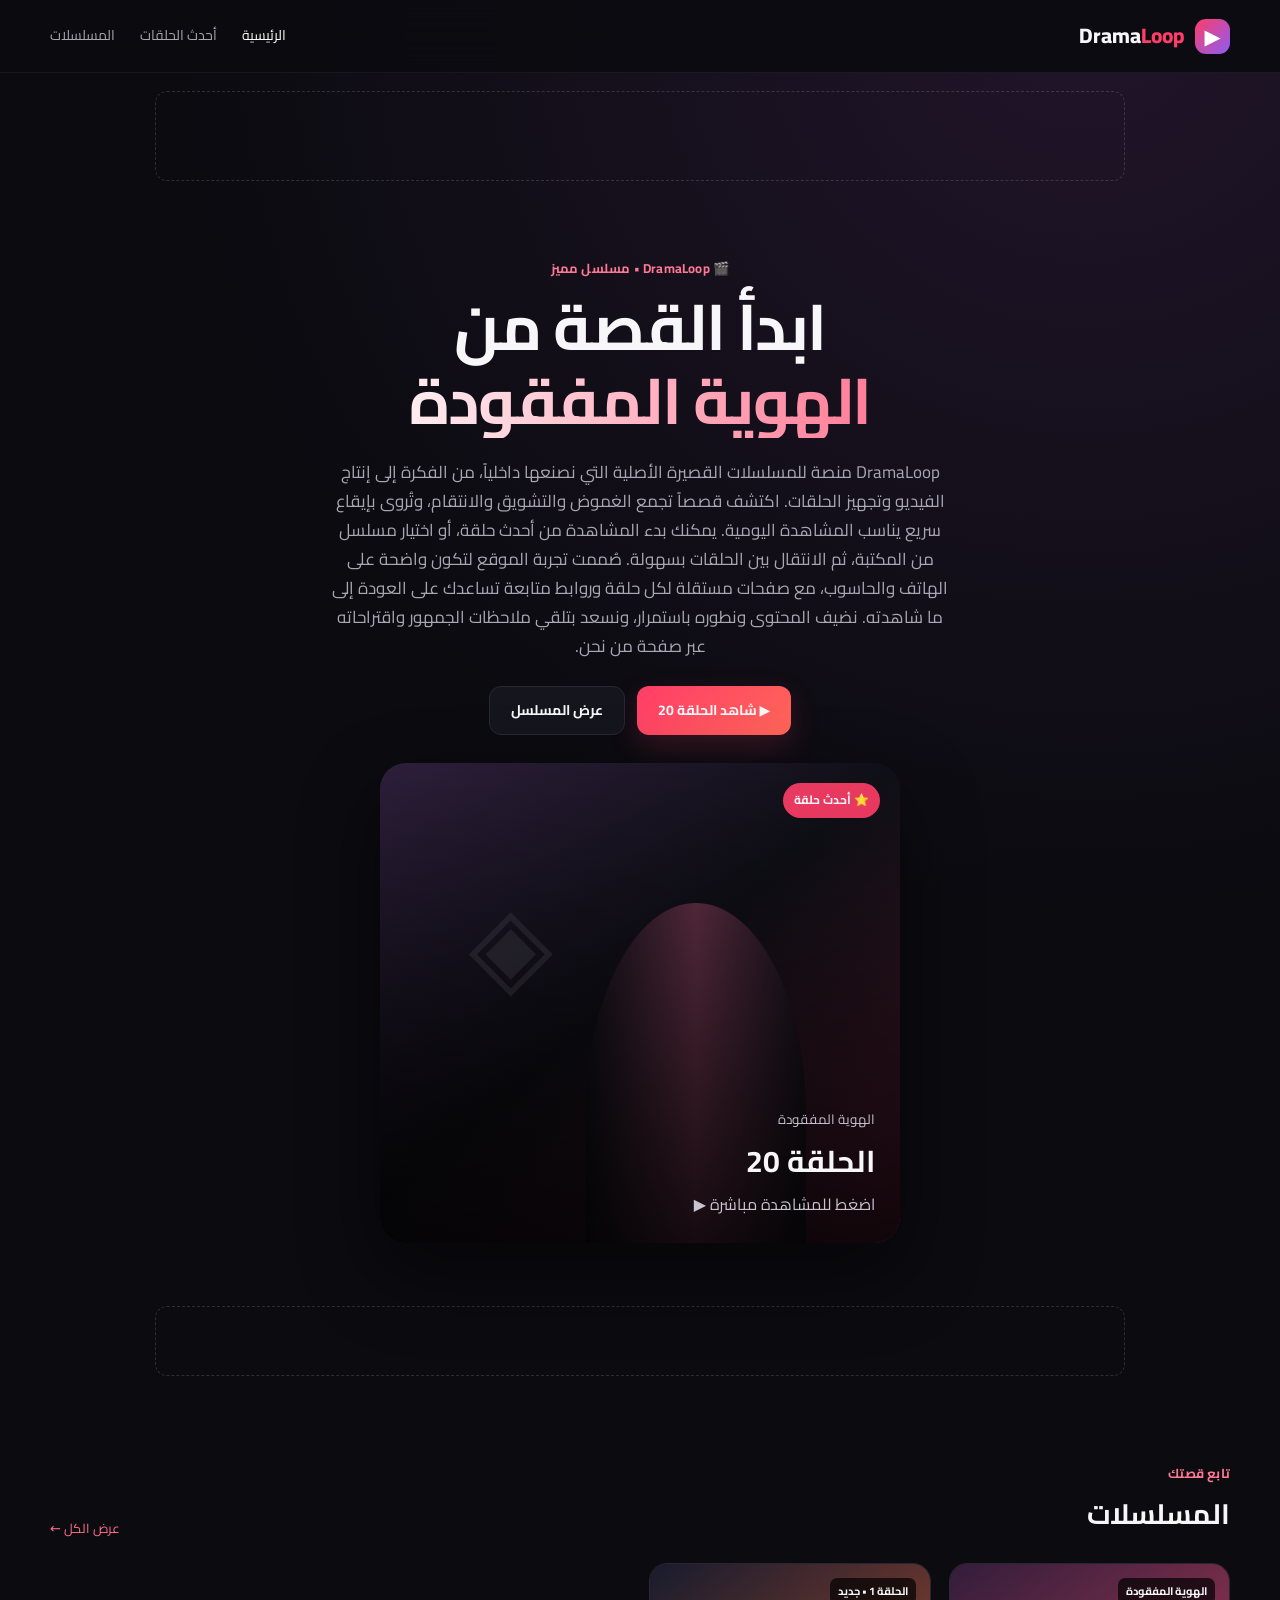
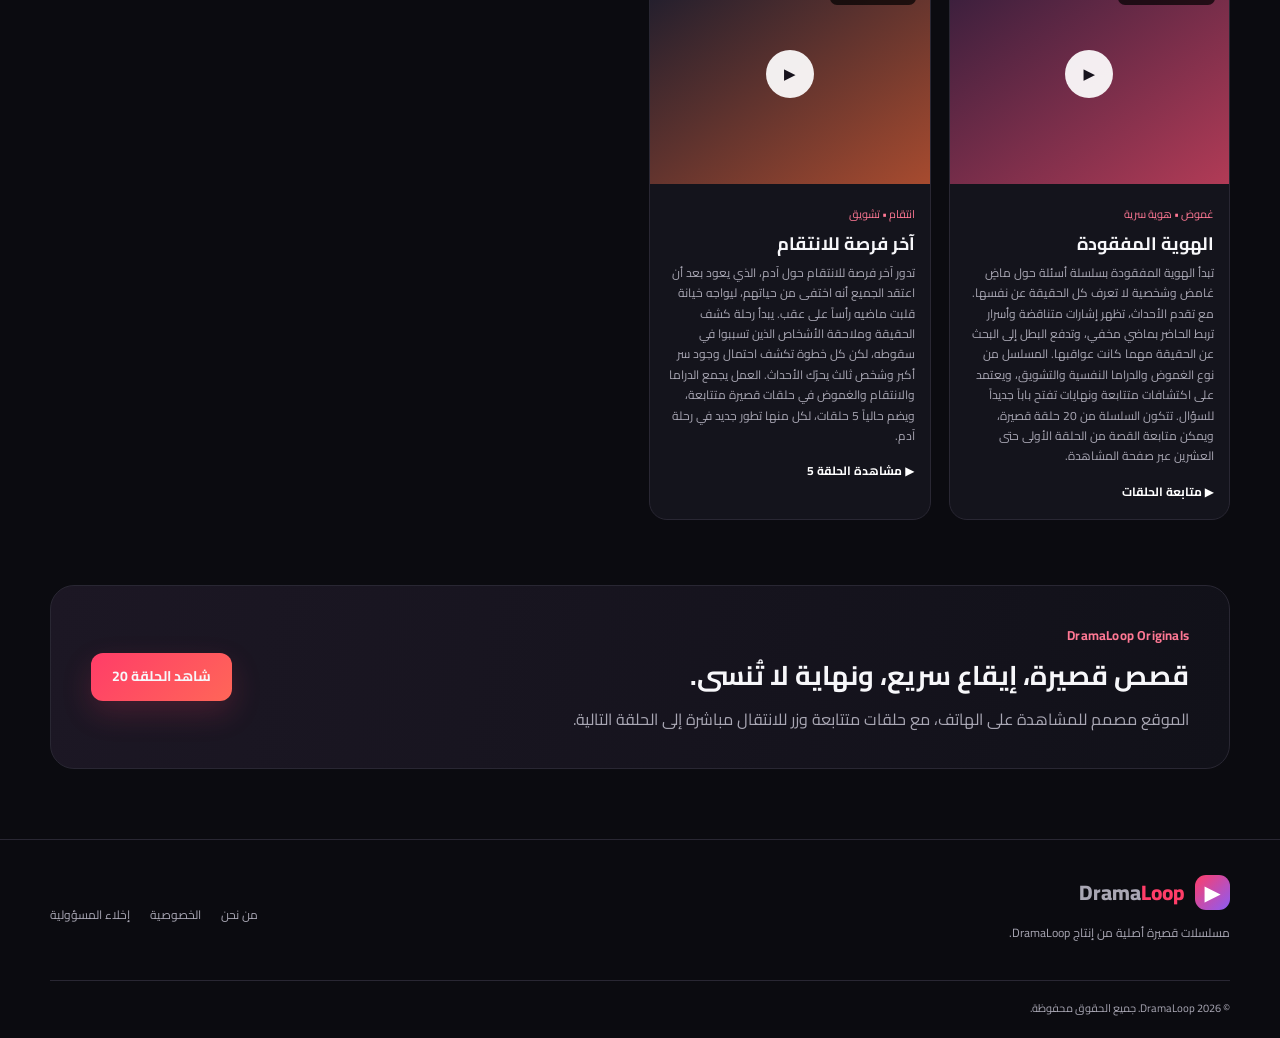
==== index.html @ 208cf73a "Improve original content and SEO metadata in index.html" ====
<!DOCTYPE html>
<html lang="ar" dir="rtl">
<head>
  <meta charset="UTF-8">
  <meta name="viewport" content="width=device-width, initial-scale=1.0">
  <meta name="description" content="DramaLoop يقدم مسلسلات قصيرة أصلية من إنتاج DramaLoop، بقصص مشوقة وحلقات متتابعة تُنتج داخلياً."><meta name="keywords" content="دراما قصيرة, مسلسلات مترجمة, حلقات عربية, DramaLoop"><meta property="og:title" content="DramaLoop | مسلسلات قصيرة أصلية"><meta property="og:description" content="مسلسلات قصيرة أصلية من إنتاج DramaLoop، قصص مشوقة وحلقات متتابعة."><meta property="og:type" content="website">
  <meta name="theme-color" content="#0b0b10">
  <title>DramaLoop | مسلسلات قصيرة أصلية</title>
  <link rel="canonical" href="https://dramaloop.site/">
  <link rel="stylesheet" href="styles.css">
</head>
<body>
  <header class="site-header"><div class="container nav-wrap"><a class="brand" href="index.html"><span class="brand-mark" aria-hidden="true">▶</span><span>Drama<span>Loop</span></span></a><nav class="main-nav" aria-label="التنقل الرئيسي"><a class="active" href="index.html">الرئيسية</a><a href="#latest">أحدث الحلقات</a><a href="series.html">المسلسلات</a></nav><button class="menu-btn" aria-label="فتح القائمة" onclick="document.body.classList.toggle('nav-open')">☰</button></div></header>
  <main><div class="container ad-slot ad-slot-top" data-ad-slot="advertisement"><!-- AD PLACEHOLDER: top banner; insert ad code here only after consent --></div><section id="continueWatching" class="container continue-watching" hidden aria-live="polite"></section>
    <section class="hero container"><div class="hero-copy"><span class="eyebrow">🎬 DramaLoop • مسلسل مميز</span><h1>ابدأ القصة من <span>الهوية المفقودة</span></h1><p>DramaLoop منصة للمسلسلات القصيرة الأصلية التي نصنعها داخلياً، من الفكرة إلى إنتاج الفيديو وتجهيز الحلقات. اكتشف قصصاً تجمع الغموض والتشويق والانتقام، وتُروى بإيقاع سريع يناسب المشاهدة اليومية. يمكنك بدء المشاهدة من أحدث حلقة، أو اختيار مسلسل من المكتبة، ثم الانتقال بين الحلقات بسهولة. صُممت تجربة الموقع لتكون واضحة على الهاتف والحاسوب، مع صفحات مستقلة لكل حلقة وروابط متابعة تساعدك على العودة إلى ما شاهدته. نضيف المحتوى ونطوره باستمرار، ونسعد بتلقي ملاحظات الجمهور واقتراحاته عبر صفحة من نحن.</p><div class="hero-actions"><a class="btn btn-primary" href="watch.html?series=hidden-identity&ep=20">▶ شاهد الحلقة 20</a><a class="btn btn-ghost" href="series.html">عرض المسلسل</a></div></div><a class="hero-poster poster-mystery featured-identity" href="watch.html?series=hidden-identity&ep=20" aria-label="شاهد الحلقة 20 من الهوية المفقودة"><div class="poster-overlay"></div><span class="poster-badge">⭐ أحدث حلقة</span><div class="poster-info"><small>الهوية المفقودة</small><strong>الحلقة 20</strong><span>اضغط للمشاهدة مباشرة ▶</span></div></a></section>
    <div class="container ad-slot ad-slot-between" data-ad-slot="advertisement"><!-- AD PLACEHOLDER: between hero and episodes --></div><section id="latest" class="section container"><div class="section-head"><div><span class="eyebrow">تابع قصتك</span><h2>المسلسلات</h2></div><a class="section-link" href="series.html">عرض الكل ←</a></div><div class="episode-grid">
<article class="episode-card"><div class="thumb thumb-1"><span>الهوية المفقودة</span></div><div class="card-body"><span class="tag">غموض • هوية سرية</span><h3>الهوية المفقودة</h3><p>تبدأ الهوية المفقودة بسلسلة أسئلة حول ماضٍ غامض وشخصية لا تعرف كل الحقيقة عن نفسها. مع تقدم الأحداث، تظهر إشارات متناقضة وأسرار تربط الحاضر بماضي مخفي، وتدفع البطل إلى البحث عن الحقيقة مهما كانت عواقبها. المسلسل من نوع الغموض والدراما النفسية والتشويق، ويعتمد على اكتشافات متتابعة ونهايات تفتح باباً جديداً للسؤال. تتكون السلسلة من 20 حلقة قصيرة، ويمكن متابعة القصة من الحلقة الأولى حتى العشرين عبر صفحة المشاهدة.</p><a href="watch.html?series=hidden-identity&ep=20">▶ متابعة الحلقات</a></div></article>
<article class="episode-card"><div class="thumb thumb-2"><span>الحلقة 1 • جديد</span></div><div class="card-body"><span class="tag">انتقام • تشويق</span><h3>آخر فرصة للانتقام</h3><p>تدور آخر فرصة للانتقام حول آدم، الذي يعود بعد أن اعتقد الجميع أنه اختفى من حياتهم، ليواجه خيانة قلبت ماضيه رأساً على عقب. يبدأ رحلة كشف الحقيقة وملاحقة الأشخاص الذين تسببوا في سقوطه، لكن كل خطوة تكشف احتمال وجود سر أكبر وشخص ثالث يحرّك الأحداث. العمل يجمع الدراما والانتقام والغموض في حلقات قصيرة متتابعة، ويضم حالياً 5 حلقات، لكل منها تطور جديد في رحلة آدم.</p><a href="watch.html?series=last-chance-revenge&ep=5">▶ مشاهدة الحلقة 5</a></div></article>
</div></section>
    <section class="feature container"><div><span class="eyebrow">DramaLoop Originals</span><h2>قصص قصيرة، إيقاع سريع، ونهاية لا تُنسى.</h2><p>الموقع مصمم للمشاهدة على الهاتف، مع حلقات متتابعة وزر للانتقال مباشرة إلى الحلقة التالية.</p></div><a class="btn btn-primary" href="watch.html?series=hidden-identity&ep=20">شاهد الحلقة 20</a></section>
  </main>
  <footer class="site-footer"><div class="container footer-wrap"><div><a class="brand" href="index.html"><span class="brand-mark" aria-hidden="true">▶</span><span>Drama<span>Loop</span></span></a><p>مسلسلات قصيرة أصلية من إنتاج DramaLoop.</p></div><div class="footer-links"><a href="about.html">من نحن</a><a href="privacy.html">الخصوصية</a><a href="disclaimer.html">إخلاء المسؤولية</a></div></div><div class="container copyright">© 2026 DramaLoop. جميع الحقوق محفوظة.</div></footer>
  <script src="app.js"></script>
</body>
</html>
---- styles.css ----
@import url('https://fonts.googleapis.com/css2?family=Cairo:wght@400;500;600;700;800&display=swap');
:root{--bg:#0b0b10;--panel:#14141c;--panel2:#1b1a24;--text:#f7f7fa;--muted:#a9a7b4;--line:#292733;--accent:#ff3d68;--accent2:#8b5cf6;--max:1180px}*{box-sizing:border-box}html{scroll-behavior:smooth}body{margin:0;background:radial-gradient(circle at 85% 0%,#21152a 0,#0b0b10 32%);color:var(--text);font-family:'Cairo',system-ui,sans-serif;line-height:1.7}a{color:inherit;text-decoration:none}.container{width:min(var(--max),calc(100% - 32px));margin:auto}.site-header{position:sticky;top:0;z-index:20;background:rgba(11,11,16,.86);backdrop-filter:blur(18px);border-bottom:1px solid rgba(255,255,255,.06)}.nav-wrap{min-height:72px;display:flex;align-items:center;justify-content:space-between;gap:25px}.brand{display:inline-flex;align-items:center;gap:10px;font-size:21px;font-weight:800;white-space:nowrap}.brand>span:last-child span{color:var(--accent)}.brand-mark{width:35px;height:35px;display:grid;place-items:center;border-radius:11px;background:linear-gradient(135deg,var(--accent),var(--accent2));color:white;font-weight:800}.main-nav{display:flex;align-items:center;gap:25px;color:var(--muted);font-size:14px}.main-nav a:hover,.main-nav .active{color:#fff}.menu-btn{display:none;background:none;border:0;color:#fff;font-size:25px}.hero{min-height:600px;display:grid;grid-template-columns:1fr;justify-items:center;text-align:center;align-items:center;gap:28px;padding:55px 0 45px}.hero-copy{max-width:760px}.eyebrow{display:inline-block;color:#ff7894;font-size:13px;font-weight:700;letter-spacing:.2px;margin-bottom:7px}.hero h1{font-size:clamp(38px,5vw,65px);line-height:1.15;margin:5px 0 20px;letter-spacing:-1.5px}.hero h1 span{display:block;background:linear-gradient(90deg,#fff,#ff6b89);-webkit-background-clip:text;background-clip:text;color:transparent}.hero-copy>p{max-width:620px;margin:0 auto;color:var(--muted);font-size:17px}.hero-actions{display:flex;justify-content:center;gap:12px;flex-wrap:wrap;margin-top:25px}.btn{display:inline-flex;align-items:center;justify-content:center;padding:12px 21px;border-radius:12px;font-weight:700;font-size:14px}.btn-primary{background:linear-gradient(135deg,var(--accent),#ff6658);box-shadow:0 12px 30px rgba(255,61,104,.18)}.btn-ghost{border:1px solid var(--line);background:#15151d}.hero-poster{width:min(520px,100%);height:480px;border-radius:26px;overflow:hidden;position:relative;display:block;box-shadow:0 30px 80px rgba(0,0,0,.45);background:linear-gradient(140deg,#30203e 0%,#101018 48%,#571c32 100%);transition:transform .2s,box-shadow .2s}.hero-poster:hover{transform:translateY(-5px);box-shadow:0 35px 90px rgba(255,61,104,.2)}.hero-poster:before{content:'';position:absolute;width:220px;height:420px;right:18%;bottom:-80px;border-radius:50% 50% 10% 10%;background:linear-gradient(90deg,#11111a,#6c354d,#17131e);filter:blur(.5px)}.hero-poster:after{content:'◈';position:absolute;top:18%;left:17%;font-size:110px;color:rgba(255,255,255,.07)}.poster-overlay{position:absolute;inset:0;background:linear-gradient(180deg,rgba(0,0,0,.05),rgba(0,0,0,.8))}.poster-badge{position:absolute;top:20px;right:20px;padding:7px 11px;border-radius:30px;background:rgba(255,61,104,.9);font-size:12px;font-weight:700}.poster-info{position:absolute;bottom:25px;right:25px;left:25px;display:flex;flex-direction:column;text-align:right}.poster-info small,.poster-info span{color:#c8c4d0}.poster-info strong{font-size:30px;margin:4px 0}.section{padding:65px 0}.section-head{display:flex;align-items:end;justify-content:space-between;margin-bottom:24px}.section-head h2{margin:0;font-size:28px}.section-link{color:#ff708d;font-size:13px}.category-grid{display:grid;grid-template-columns:repeat(5,1fr);gap:12px}.category-card{background:linear-gradient(145deg,#181720,#111118);border:1px solid var(--line);border-radius:18px;padding:20px;transition:.2s}.category-card:hover{transform:translateY(-3px);border-color:#454151}.category-card span{font-size:28px;display:block;margin-bottom:14px}.category-card strong,.category-card small{display:block}.category-card small{color:var(--muted);font-size:12px;margin-top:3px}.episode-grid{display:grid;grid-template-columns:repeat(4,1fr);gap:18px}.episode-card{overflow:hidden;border:1px solid var(--line);background:var(--panel);border-radius:18px}.thumb{height:220px;position:relative;display:flex;align-items:flex-start;justify-content:flex-start;padding:14px}.thumb span{background:rgba(0,0,0,.7);padding:4px 8px;border-radius:7px;font-size:11px;font-weight:700}.thumb:after{content:'▶';position:absolute;left:50%;top:50%;transform:translate(-50%,-50%);width:48px;height:48px;border-radius:50%;display:grid;place-items:center;background:rgba(255,255,255,.92);color:#17131d;font-size:15px}.thumb-1{background:linear-gradient(145deg,#321d3b,#b13b56)}.thumb-2{background:linear-gradient(145deg,#181b2d,#a74b2f)}.thumb-3{background:linear-gradient(145deg,#3b1f34,#744f91)}.thumb-4{background:linear-gradient(145deg,#101f2d,#286e72)}.card-body{padding:15px}.tag{font-size:11px;color:#ff7894}.card-body h3{margin:3px 0;font-size:18px}.card-body p{color:var(--muted);font-size:12px;margin:0 0 10px}.card-body a{font-size:12px;color:#fff;font-weight:700}.feature{margin-bottom:70px;padding:35px 40px;border:1px solid var(--line);border-radius:24px;background:linear-gradient(100deg,#1c1724,#111119);display:flex;align-items:center;justify-content:space-between;gap:25px}.feature h2{margin:0 0 7px;font-size:27px}.feature p{color:var(--muted);margin:0}.site-footer{border-top:1px solid var(--line);padding:35px 0 20px;color:var(--muted)}.footer-wrap{display:flex;justify-content:space-between;gap:30px}.footer-wrap p{font-size:12px}.footer-links{display:flex;gap:20px;align-items:center;font-size:12px}.copyright{border-top:1px solid var(--line);margin-top:25px;padding-top:18px;font-size:11px}.nav-open .main-nav{display:flex}@media(max-width:900px){.category-grid{grid-template-columns:repeat(3,1fr)}.episode-grid{grid-template-columns:repeat(2,1fr)}}@media(max-width:650px){.container{width:min(var(--max),calc(100% - 22px))}.main-nav{display:none;position:absolute;top:72px;right:0;left:0;background:#0d0d13;padding:16px;flex-direction:column;align-items:stretch;border-bottom:1px solid var(--line)}.main-nav a{padding:9px 12px}.menu-btn{display:block}.hero{min-height:auto;padding-top:35px}.hero h1{font-size:40px}.hero-copy>p{font-size:15px}.hero-poster{height:350px}.category-grid{grid-template-columns:repeat(2,1fr)}.episode-grid{grid-template-columns:1fr 1fr;gap:10px}.thumb{height:165px}.card-body h3{font-size:15px}.feature{padding:25px;display:block}.feature .btn{margin-top:18px}.footer-wrap{display:block}.footer-links{margin-top:20px;flex-wrap:wrap}}
\n/* DramaLoop UX additions */\n.brand-mark{font-size:16px;line-height:1;box-shadow:0 5px 16px rgba(255,61,104,.22)}.continue-watching{margin:0 auto 18px}.continue-card{display:flex;align-items:center;justify-content:space-between;gap:16px;padding:20px;border:1px solid rgba(255,61,104,.35);border-radius:18px;background:linear-gradient(100deg,#221622,#13131b)}.continue-card h2{margin:0;font-size:21px}.continue-card p{margin:5px 0;color:var(--muted);font-size:13px}.ad-slot{min-height:0;margin:18px auto;border:1px dashed rgba(255,255,255,.14);border-radius:12px;color:var(--muted);font-size:11px;text-align:center}.ad-slot-top{min-height:90px;max-width:970px}.ad-slot-between{min-height:70px;max-width:970px}.watch-wrap .episode-nav{flex-wrap:wrap}.watch-wrap .episode-nav .btn{flex:1;min-width:150px}.watch-wrap .video-box video{max-width:100%;margin:auto}@media(max-width:650px){.continue-card{display:block;padding:16px}.continue-card .btn{display:flex;margin-top:12px}.watch-wrap .video-box video{aspect-ratio:9/16;max-height:78vh;object-fit:contain}.ad-slot-top{min-height:70px}}\n
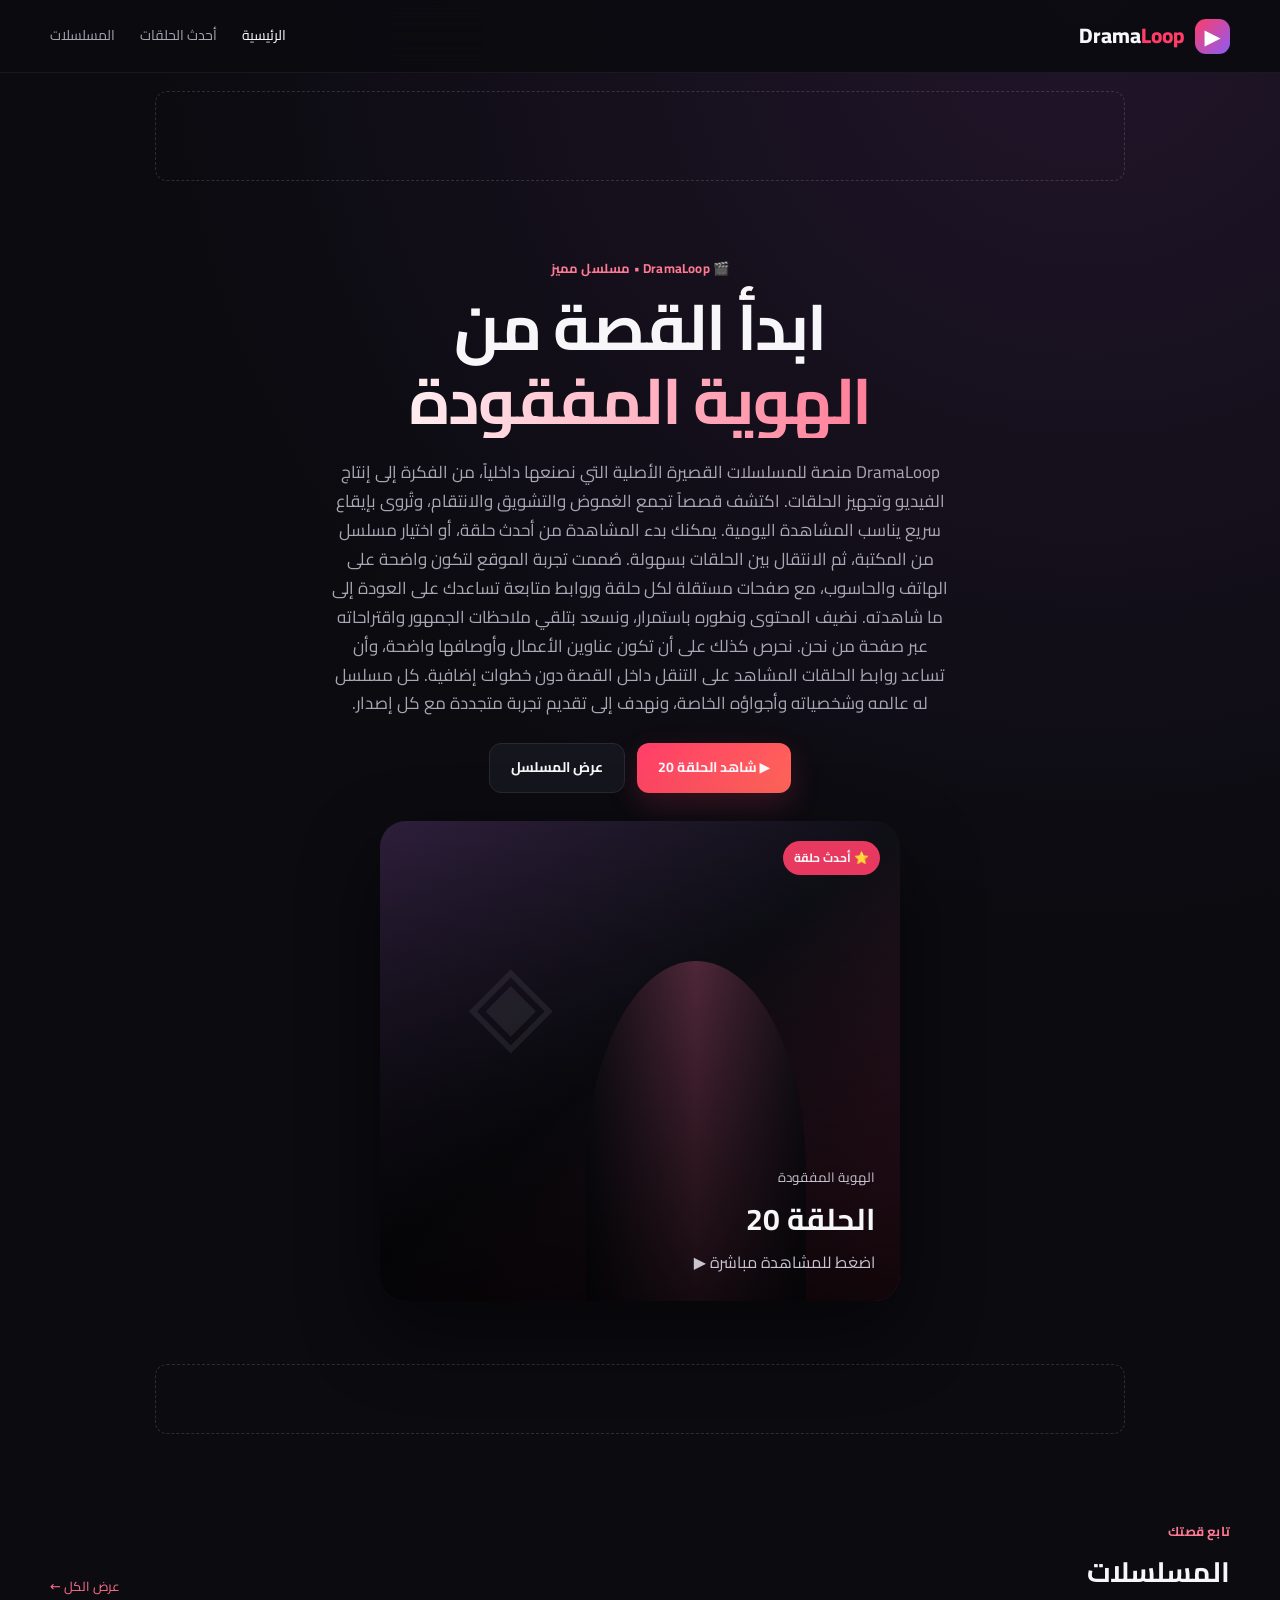
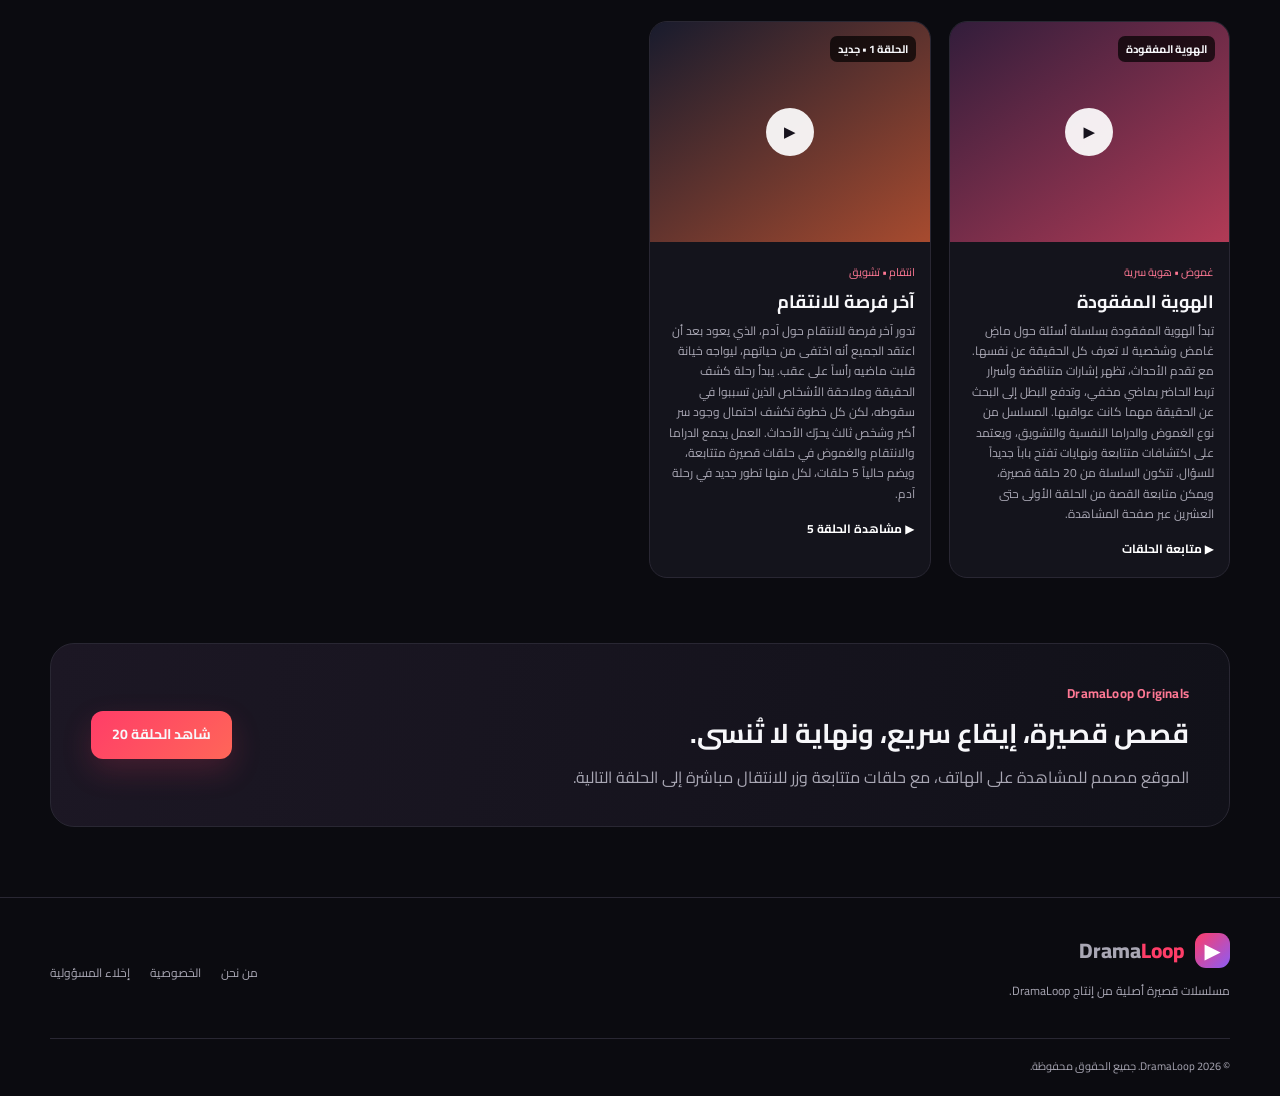
==== commit 837d3d72: "Expand homepage original-series introduction" ====
--- a/index.html
+++ b/index.html
@@ -12,7 +12,7 @@
 <body>
   <header class="site-header"><div class="container nav-wrap"><a class="brand" href="index.html"><span class="brand-mark" aria-hidden="true">▶</span><span>Drama<span>Loop</span></span></a><nav class="main-nav" aria-label="التنقل الرئيسي"><a class="active" href="index.html">الرئيسية</a><a href="#latest">أحدث الحلقات</a><a href="series.html">المسلسلات</a></nav><button class="menu-btn" aria-label="فتح القائمة" onclick="document.body.classList.toggle('nav-open')">☰</button></div></header>
   <main><div class="container ad-slot ad-slot-top" data-ad-slot="advertisement"><!-- AD PLACEHOLDER: top banner; insert ad code here only after consent --></div><section id="continueWatching" class="container continue-watching" hidden aria-live="polite"></section>
-    <section class="hero container"><div class="hero-copy"><span class="eyebrow">🎬 DramaLoop • مسلسل مميز</span><h1>ابدأ القصة من <span>الهوية المفقودة</span></h1><p>DramaLoop منصة للمسلسلات القصيرة الأصلية التي نصنعها داخلياً، من الفكرة إلى إنتاج الفيديو وتجهيز الحلقات. اكتشف قصصاً تجمع الغموض والتشويق والانتقام، وتُروى بإيقاع سريع يناسب المشاهدة اليومية. يمكنك بدء المشاهدة من أحدث حلقة، أو اختيار مسلسل من المكتبة، ثم الانتقال بين الحلقات بسهولة. صُممت تجربة الموقع لتكون واضحة على الهاتف والحاسوب، مع صفحات مستقلة لكل حلقة وروابط متابعة تساعدك على العودة إلى ما شاهدته. نضيف المحتوى ونطوره باستمرار، ونسعد بتلقي ملاحظات الجمهور واقتراحاته عبر صفحة من نحن.</p><div class="hero-actions"><a class="btn btn-primary" href="watch.html?series=hidden-identity&ep=20">▶ شاهد الحلقة 20</a><a class="btn btn-ghost" href="series.html">عرض المسلسل</a></div></div><a class="hero-poster poster-mystery featured-identity" href="watch.html?series=hidden-identity&ep=20" aria-label="شاهد الحلقة 20 من الهوية المفقودة"><div class="poster-overlay"></div><span class="poster-badge">⭐ أحدث حلقة</span><div class="poster-info"><small>الهوية المفقودة</small><strong>الحلقة 20</strong><span>اضغط للمشاهدة مباشرة ▶</span></div></a></section>
+    <section class="hero container"><div class="hero-copy"><span class="eyebrow">🎬 DramaLoop • مسلسل مميز</span><h1>ابدأ القصة من <span>الهوية المفقودة</span></h1><p>DramaLoop منصة للمسلسلات القصيرة الأصلية التي نصنعها داخلياً، من الفكرة إلى إنتاج الفيديو وتجهيز الحلقات. اكتشف قصصاً تجمع الغموض والتشويق والانتقام، وتُروى بإيقاع سريع يناسب المشاهدة اليومية. يمكنك بدء المشاهدة من أحدث حلقة، أو اختيار مسلسل من المكتبة، ثم الانتقال بين الحلقات بسهولة. صُممت تجربة الموقع لتكون واضحة على الهاتف والحاسوب، مع صفحات مستقلة لكل حلقة وروابط متابعة تساعدك على العودة إلى ما شاهدته. نضيف المحتوى ونطوره باستمرار، ونسعد بتلقي ملاحظات الجمهور واقتراحاته عبر صفحة من نحن. نحرص كذلك على أن تكون عناوين الأعمال وأوصافها واضحة، وأن تساعد روابط الحلقات المشاهد على التنقل داخل القصة دون خطوات إضافية. كل مسلسل له عالمه وشخصياته وأجواؤه الخاصة، ونهدف إلى تقديم تجربة متجددة مع كل إصدار.</p><div class="hero-actions"><a class="btn btn-primary" href="watch.html?series=hidden-identity&ep=20">▶ شاهد الحلقة 20</a><a class="btn btn-ghost" href="series.html">عرض المسلسل</a></div></div><a class="hero-poster poster-mystery featured-identity" href="watch.html?series=hidden-identity&ep=20" aria-label="شاهد الحلقة 20 من الهوية المفقودة"><div class="poster-overlay"></div><span class="poster-badge">⭐ أحدث حلقة</span><div class="poster-info"><small>الهوية المفقودة</small><strong>الحلقة 20</strong><span>اضغط للمشاهدة مباشرة ▶</span></div></a></section>
     <div class="container ad-slot ad-slot-between" data-ad-slot="advertisement"><!-- AD PLACEHOLDER: between hero and episodes --></div><section id="latest" class="section container"><div class="section-head"><div><span class="eyebrow">تابع قصتك</span><h2>المسلسلات</h2></div><a class="section-link" href="series.html">عرض الكل ←</a></div><div class="episode-grid">
 <article class="episode-card"><div class="thumb thumb-1"><span>الهوية المفقودة</span></div><div class="card-body"><span class="tag">غموض • هوية سرية</span><h3>الهوية المفقودة</h3><p>تبدأ الهوية المفقودة بسلسلة أسئلة حول ماضٍ غامض وشخصية لا تعرف كل الحقيقة عن نفسها. مع تقدم الأحداث، تظهر إشارات متناقضة وأسرار تربط الحاضر بماضي مخفي، وتدفع البطل إلى البحث عن الحقيقة مهما كانت عواقبها. المسلسل من نوع الغموض والدراما النفسية والتشويق، ويعتمد على اكتشافات متتابعة ونهايات تفتح باباً جديداً للسؤال. تتكون السلسلة من 20 حلقة قصيرة، ويمكن متابعة القصة من الحلقة الأولى حتى العشرين عبر صفحة المشاهدة.</p><a href="watch.html?series=hidden-identity&ep=20">▶ متابعة الحلقات</a></div></article>
 <article class="episode-card"><div class="thumb thumb-2"><span>الحلقة 1 • جديد</span></div><div class="card-body"><span class="tag">انتقام • تشويق</span><h3>آخر فرصة للانتقام</h3><p>تدور آخر فرصة للانتقام حول آدم، الذي يعود بعد أن اعتقد الجميع أنه اختفى من حياتهم، ليواجه خيانة قلبت ماضيه رأساً على عقب. يبدأ رحلة كشف الحقيقة وملاحقة الأشخاص الذين تسببوا في سقوطه، لكن كل خطوة تكشف احتمال وجود سر أكبر وشخص ثالث يحرّك الأحداث. العمل يجمع الدراما والانتقام والغموض في حلقات قصيرة متتابعة، ويضم حالياً 5 حلقات، لكل منها تطور جديد في رحلة آدم.</p><a href="watch.html?series=last-chance-revenge&ep=5">▶ مشاهدة الحلقة 5</a></div></article>
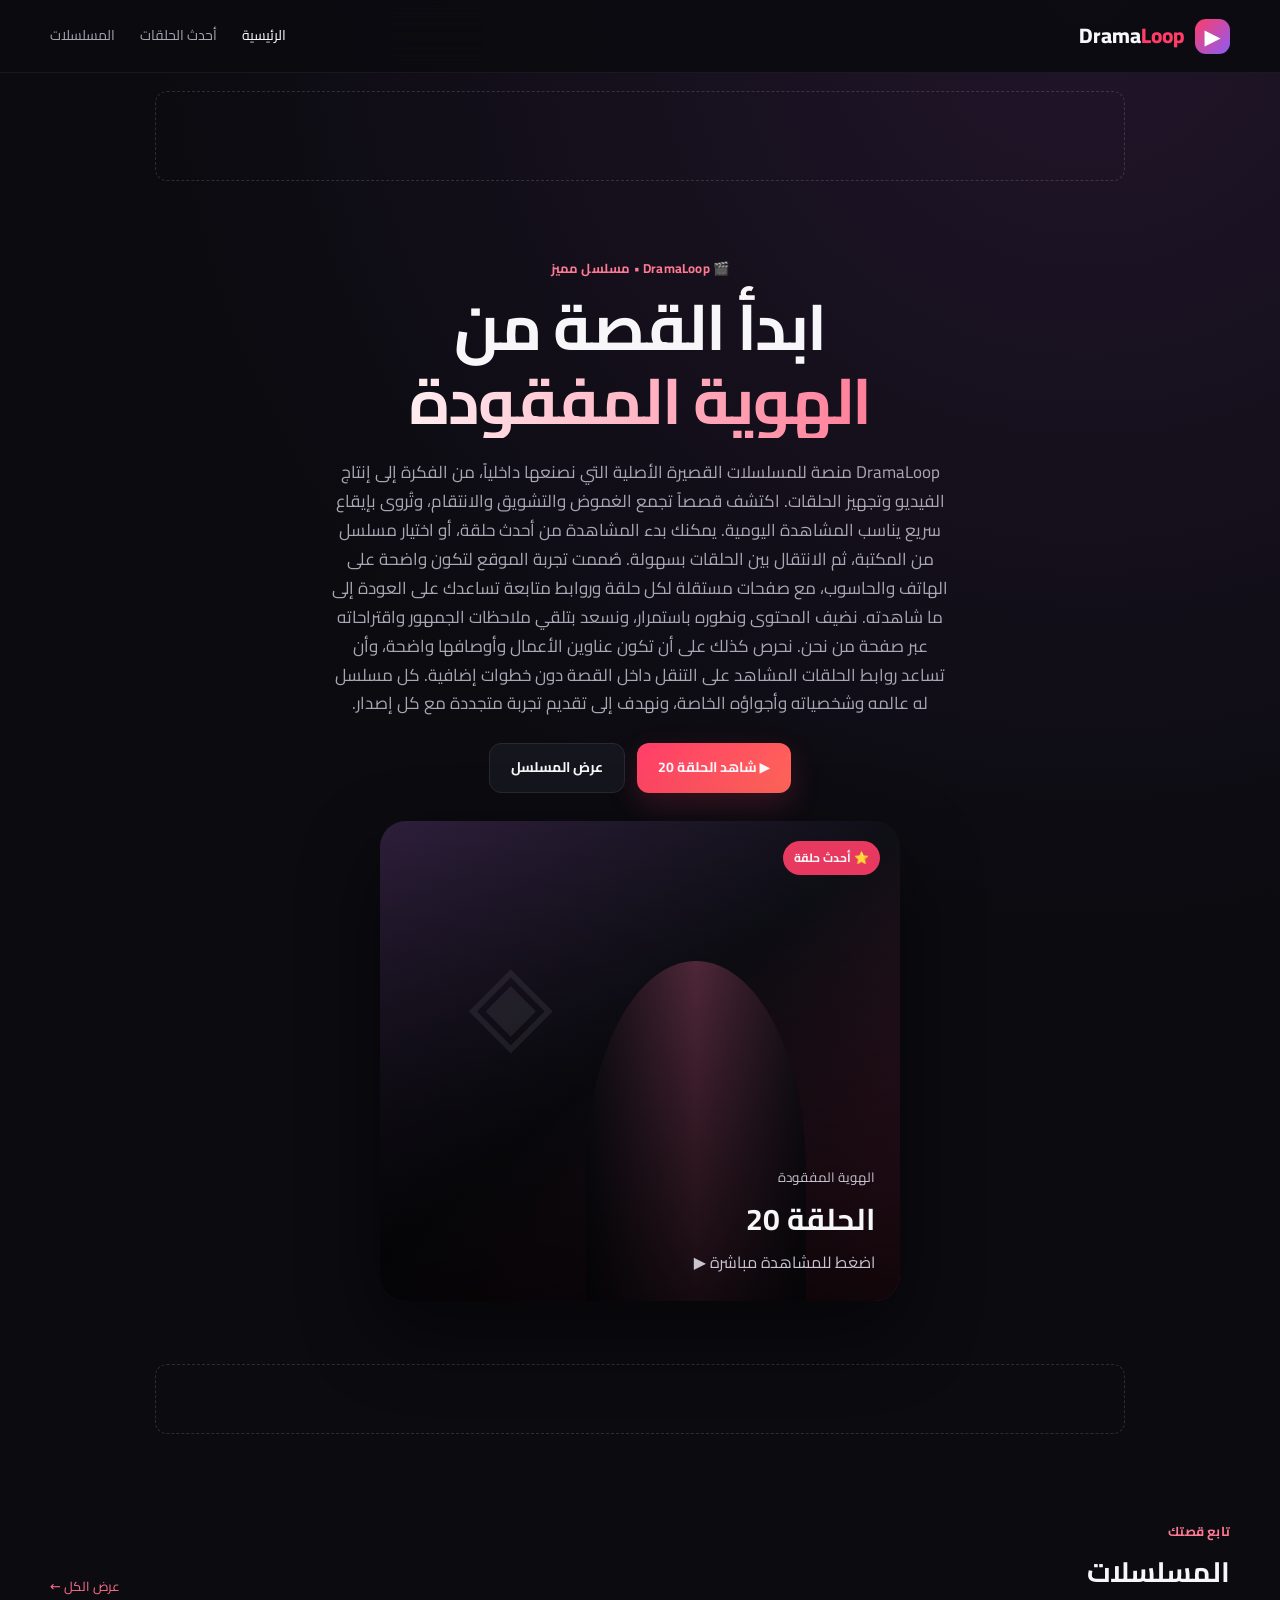
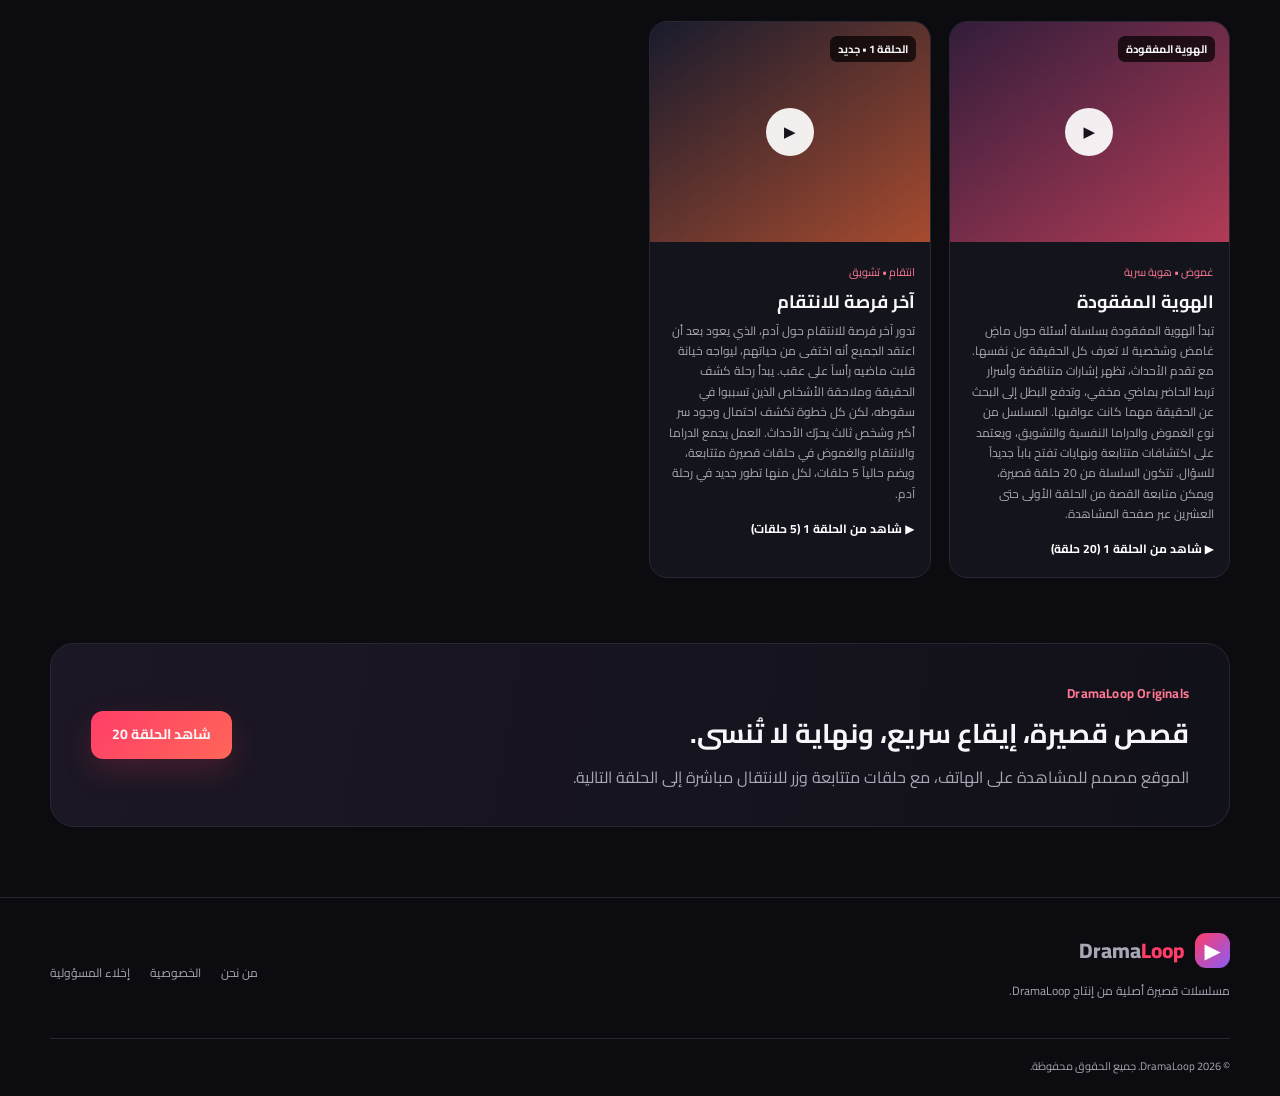
==== commit bd8d0d29: "Update series episode counts and start links" ====
--- a/index.html
+++ b/index.html
@@ -3,9 +3,9 @@
 <head>
   <meta charset="UTF-8">
   <meta name="viewport" content="width=device-width, initial-scale=1.0">
-  <meta name="description" content="DramaLoop يقدم مسلسلات قصيرة أصلية من إنتاج DramaLoop، بقصص مشوقة وحلقات متتابعة تُنتج داخلياً."><meta name="keywords" content="دراما قصيرة, مسلسلات مترجمة, حلقات عربية, DramaLoop"><meta property="og:title" content="DramaLoop | مسلسلات قصيرة أصلية"><meta property="og:description" content="مسلسلات قصيرة أصلية من إنتاج DramaLoop، قصص مشوقة وحلقات متتابعة."><meta property="og:type" content="website">
+  <meta name="description" content="DramaLoop منصة مسلسلات قصيرة أصلية بالعربية من إنتاج DramaLoop، تقدم قصص الغموض والدراما والانتقام في حلقات متتابعة."><meta name="keywords" content="دراما قصيرة, مسلسلات مترجمة, حلقات عربية, DramaLoop"><meta property="og:title" content="DramaLoop | مسلسلات قصيرة أصلية بالعربية"><meta property="og:description" content="شاهد مسلسلات قصيرة أصلية بالعربية من إنتاج DramaLoop، مع قصص مشوقة وحلقات متتابعة."><meta property="og:type" content="website">
   <meta name="theme-color" content="#0b0b10">
-  <title>DramaLoop | مسلسلات قصيرة أصلية</title>
+  <title>DramaLoop | مسلسلات قصيرة أصلية بالعربية</title>
   <link rel="canonical" href="https://dramaloop.site/">
   <link rel="stylesheet" href="styles.css">
 </head>
@@ -14,8 +14,8 @@
   <main><div class="container ad-slot ad-slot-top" data-ad-slot="advertisement"><!-- AD PLACEHOLDER: top banner; insert ad code here only after consent --></div><section id="continueWatching" class="container continue-watching" hidden aria-live="polite"></section>
     <section class="hero container"><div class="hero-copy"><span class="eyebrow">🎬 DramaLoop • مسلسل مميز</span><h1>ابدأ القصة من <span>الهوية المفقودة</span></h1><p>DramaLoop منصة للمسلسلات القصيرة الأصلية التي نصنعها داخلياً، من الفكرة إلى إنتاج الفيديو وتجهيز الحلقات. اكتشف قصصاً تجمع الغموض والتشويق والانتقام، وتُروى بإيقاع سريع يناسب المشاهدة اليومية. يمكنك بدء المشاهدة من أحدث حلقة، أو اختيار مسلسل من المكتبة، ثم الانتقال بين الحلقات بسهولة. صُممت تجربة الموقع لتكون واضحة على الهاتف والحاسوب، مع صفحات مستقلة لكل حلقة وروابط متابعة تساعدك على العودة إلى ما شاهدته. نضيف المحتوى ونطوره باستمرار، ونسعد بتلقي ملاحظات الجمهور واقتراحاته عبر صفحة من نحن. نحرص كذلك على أن تكون عناوين الأعمال وأوصافها واضحة، وأن تساعد روابط الحلقات المشاهد على التنقل داخل القصة دون خطوات إضافية. كل مسلسل له عالمه وشخصياته وأجواؤه الخاصة، ونهدف إلى تقديم تجربة متجددة مع كل إصدار.</p><div class="hero-actions"><a class="btn btn-primary" href="watch.html?series=hidden-identity&ep=20">▶ شاهد الحلقة 20</a><a class="btn btn-ghost" href="series.html">عرض المسلسل</a></div></div><a class="hero-poster poster-mystery featured-identity" href="watch.html?series=hidden-identity&ep=20" aria-label="شاهد الحلقة 20 من الهوية المفقودة"><div class="poster-overlay"></div><span class="poster-badge">⭐ أحدث حلقة</span><div class="poster-info"><small>الهوية المفقودة</small><strong>الحلقة 20</strong><span>اضغط للمشاهدة مباشرة ▶</span></div></a></section>
     <div class="container ad-slot ad-slot-between" data-ad-slot="advertisement"><!-- AD PLACEHOLDER: between hero and episodes --></div><section id="latest" class="section container"><div class="section-head"><div><span class="eyebrow">تابع قصتك</span><h2>المسلسلات</h2></div><a class="section-link" href="series.html">عرض الكل ←</a></div><div class="episode-grid">
-<article class="episode-card"><div class="thumb thumb-1"><span>الهوية المفقودة</span></div><div class="card-body"><span class="tag">غموض • هوية سرية</span><h3>الهوية المفقودة</h3><p>تبدأ الهوية المفقودة بسلسلة أسئلة حول ماضٍ غامض وشخصية لا تعرف كل الحقيقة عن نفسها. مع تقدم الأحداث، تظهر إشارات متناقضة وأسرار تربط الحاضر بماضي مخفي، وتدفع البطل إلى البحث عن الحقيقة مهما كانت عواقبها. المسلسل من نوع الغموض والدراما النفسية والتشويق، ويعتمد على اكتشافات متتابعة ونهايات تفتح باباً جديداً للسؤال. تتكون السلسلة من 20 حلقة قصيرة، ويمكن متابعة القصة من الحلقة الأولى حتى العشرين عبر صفحة المشاهدة.</p><a href="watch.html?series=hidden-identity&ep=20">▶ متابعة الحلقات</a></div></article>
-<article class="episode-card"><div class="thumb thumb-2"><span>الحلقة 1 • جديد</span></div><div class="card-body"><span class="tag">انتقام • تشويق</span><h3>آخر فرصة للانتقام</h3><p>تدور آخر فرصة للانتقام حول آدم، الذي يعود بعد أن اعتقد الجميع أنه اختفى من حياتهم، ليواجه خيانة قلبت ماضيه رأساً على عقب. يبدأ رحلة كشف الحقيقة وملاحقة الأشخاص الذين تسببوا في سقوطه، لكن كل خطوة تكشف احتمال وجود سر أكبر وشخص ثالث يحرّك الأحداث. العمل يجمع الدراما والانتقام والغموض في حلقات قصيرة متتابعة، ويضم حالياً 5 حلقات، لكل منها تطور جديد في رحلة آدم.</p><a href="watch.html?series=last-chance-revenge&ep=5">▶ مشاهدة الحلقة 5</a></div></article>
+<article class="episode-card"><div class="thumb thumb-1"><span>الهوية المفقودة</span></div><div class="card-body"><span class="tag">غموض • هوية سرية</span><h3>الهوية المفقودة</h3><p>تبدأ الهوية المفقودة بسلسلة أسئلة حول ماضٍ غامض وشخصية لا تعرف كل الحقيقة عن نفسها. مع تقدم الأحداث، تظهر إشارات متناقضة وأسرار تربط الحاضر بماضي مخفي، وتدفع البطل إلى البحث عن الحقيقة مهما كانت عواقبها. المسلسل من نوع الغموض والدراما النفسية والتشويق، ويعتمد على اكتشافات متتابعة ونهايات تفتح باباً جديداً للسؤال. تتكون السلسلة من 20 حلقة قصيرة، ويمكن متابعة القصة من الحلقة الأولى حتى العشرين عبر صفحة المشاهدة.</p><a href="watch.html?series=hidden-identity&ep=1">▶ شاهد من الحلقة 1 (20 حلقة)</a></div></article>
+<article class="episode-card"><div class="thumb thumb-2"><span>الحلقة 1 • جديد</span></div><div class="card-body"><span class="tag">انتقام • تشويق</span><h3>آخر فرصة للانتقام</h3><p>تدور آخر فرصة للانتقام حول آدم، الذي يعود بعد أن اعتقد الجميع أنه اختفى من حياتهم، ليواجه خيانة قلبت ماضيه رأساً على عقب. يبدأ رحلة كشف الحقيقة وملاحقة الأشخاص الذين تسببوا في سقوطه، لكن كل خطوة تكشف احتمال وجود سر أكبر وشخص ثالث يحرّك الأحداث. العمل يجمع الدراما والانتقام والغموض في حلقات قصيرة متتابعة، ويضم حالياً 5 حلقات، لكل منها تطور جديد في رحلة آدم.</p><a href="watch.html?series=last-chance-revenge&ep=1">▶ شاهد من الحلقة 1 (5 حلقات)</a></div></article>
 </div></section>
     <section class="feature container"><div><span class="eyebrow">DramaLoop Originals</span><h2>قصص قصيرة، إيقاع سريع، ونهاية لا تُنسى.</h2><p>الموقع مصمم للمشاهدة على الهاتف، مع حلقات متتابعة وزر للانتقال مباشرة إلى الحلقة التالية.</p></div><a class="btn btn-primary" href="watch.html?series=hidden-identity&ep=20">شاهد الحلقة 20</a></section>
   </main>
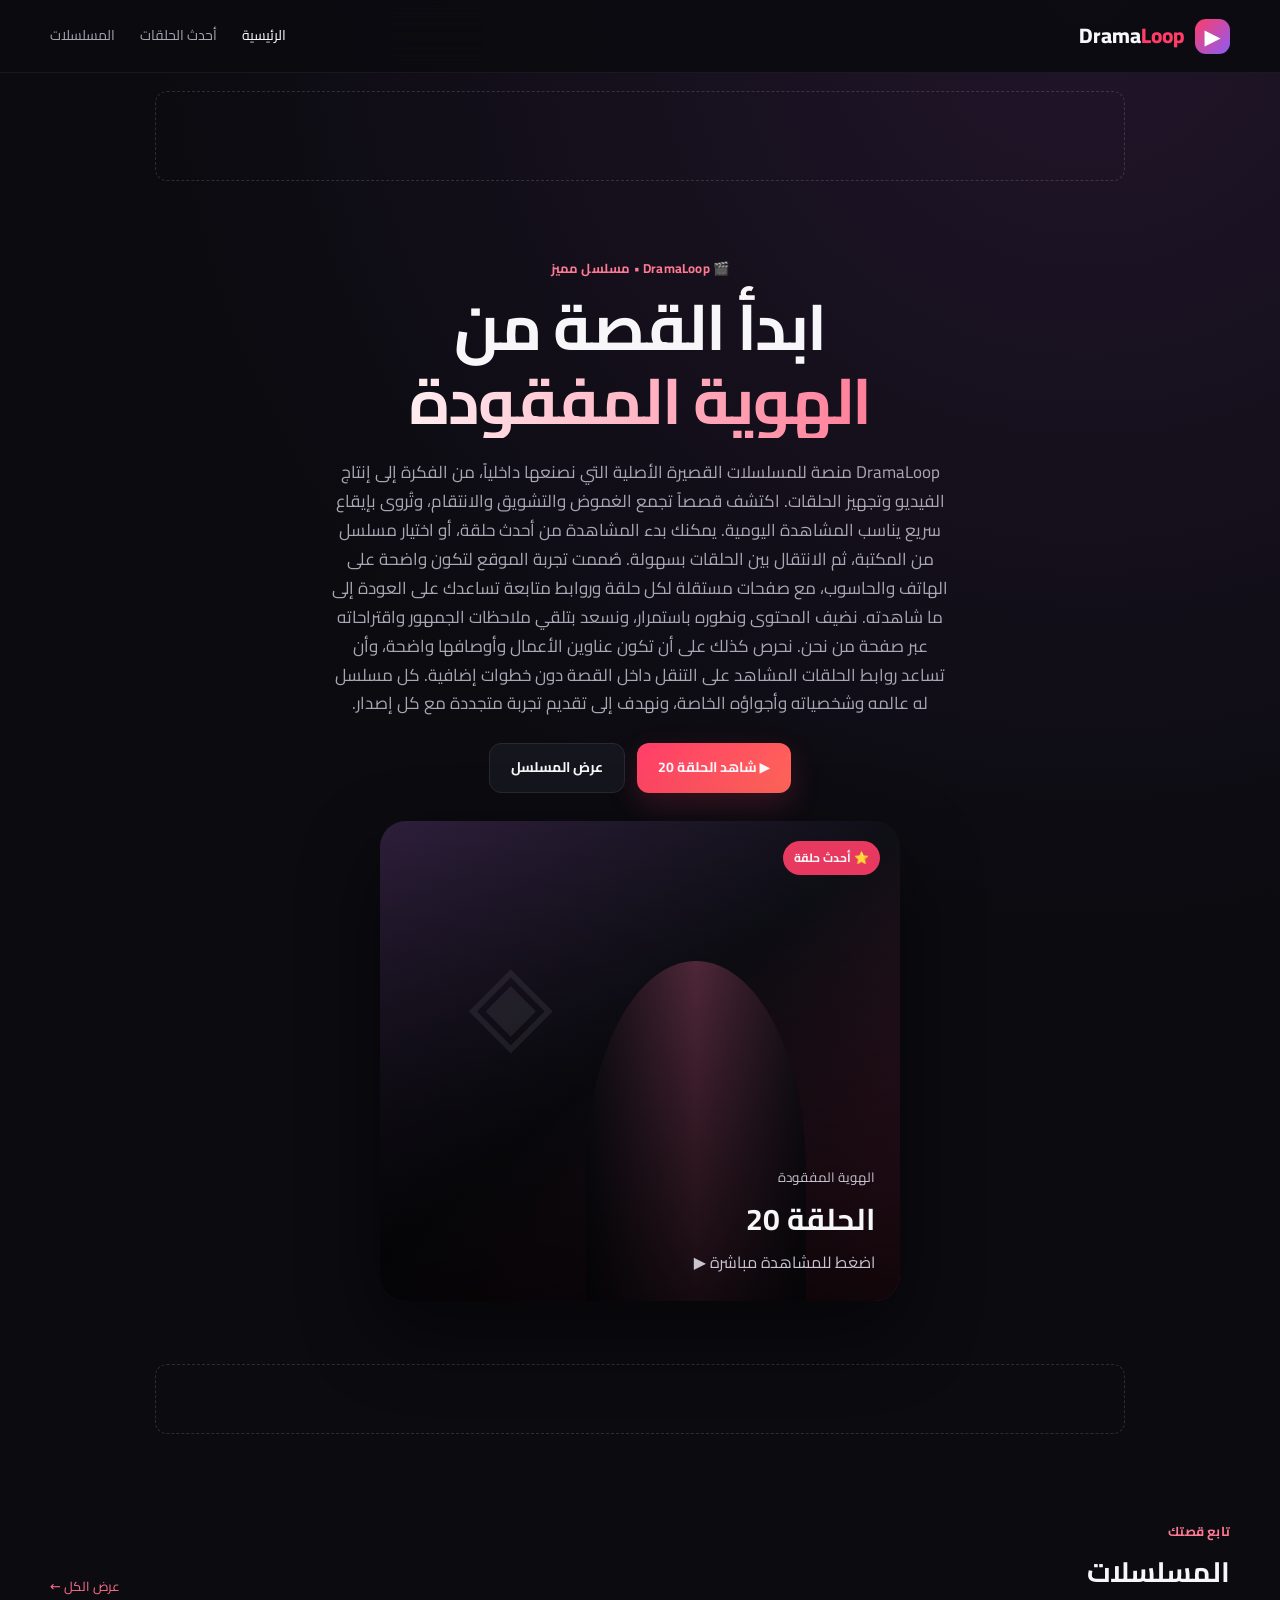
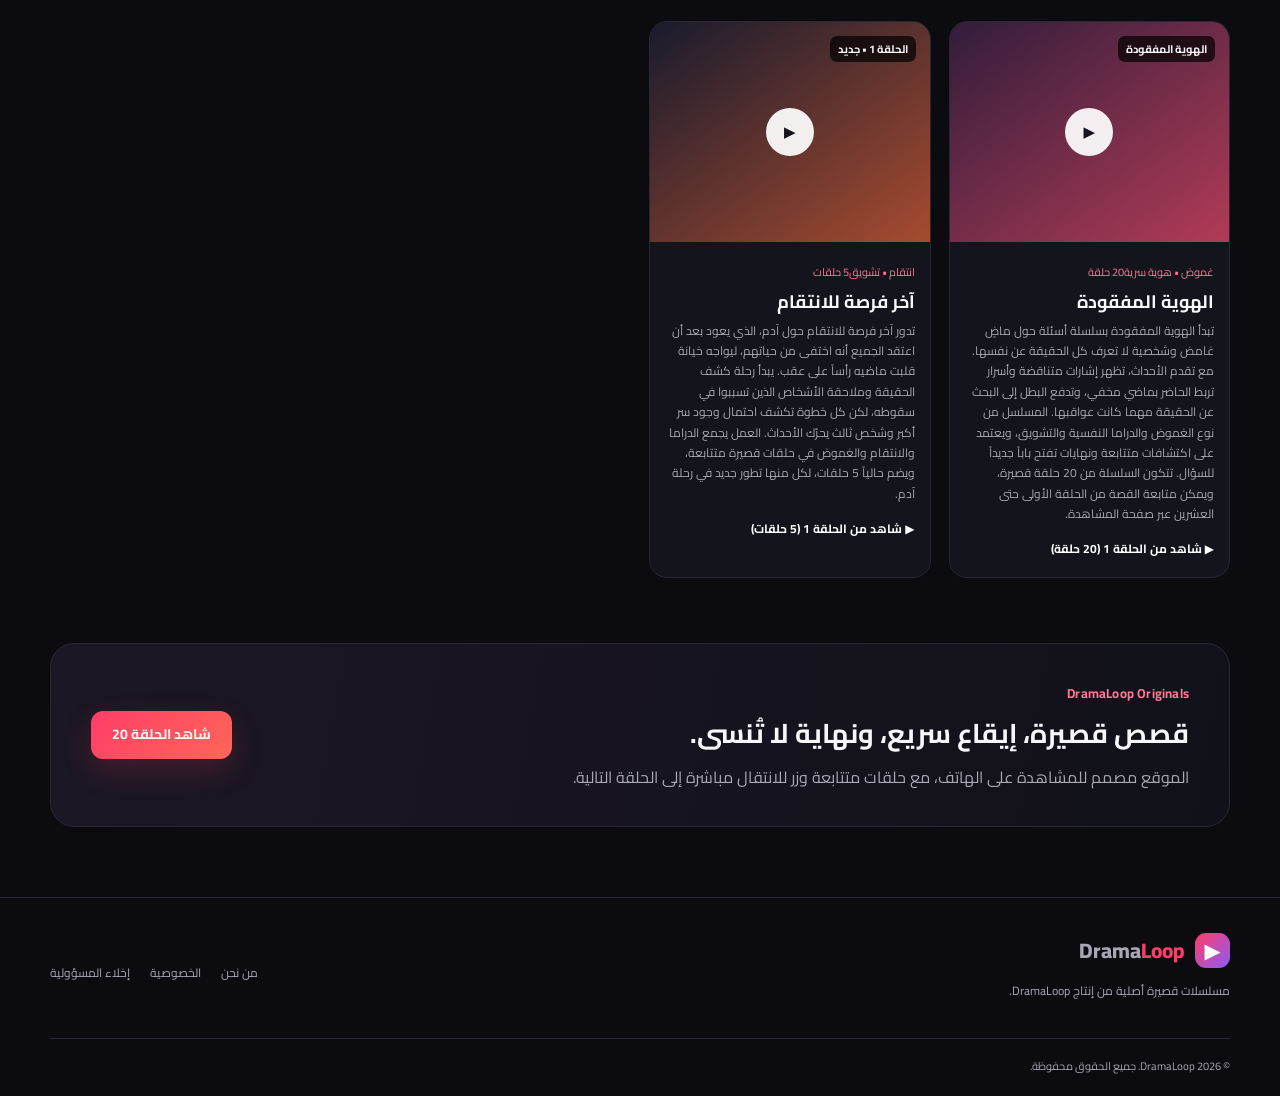
==== commit de0ef0e2: "Show episode totals on homepage series cards" ====
--- a/index.html
+++ b/index.html
@@ -14,8 +14,8 @@
   <main><div class="container ad-slot ad-slot-top" data-ad-slot="advertisement"><!-- AD PLACEHOLDER: top banner; insert ad code here only after consent --></div><section id="continueWatching" class="container continue-watching" hidden aria-live="polite"></section>
     <section class="hero container"><div class="hero-copy"><span class="eyebrow">🎬 DramaLoop • مسلسل مميز</span><h1>ابدأ القصة من <span>الهوية المفقودة</span></h1><p>DramaLoop منصة للمسلسلات القصيرة الأصلية التي نصنعها داخلياً، من الفكرة إلى إنتاج الفيديو وتجهيز الحلقات. اكتشف قصصاً تجمع الغموض والتشويق والانتقام، وتُروى بإيقاع سريع يناسب المشاهدة اليومية. يمكنك بدء المشاهدة من أحدث حلقة، أو اختيار مسلسل من المكتبة، ثم الانتقال بين الحلقات بسهولة. صُممت تجربة الموقع لتكون واضحة على الهاتف والحاسوب، مع صفحات مستقلة لكل حلقة وروابط متابعة تساعدك على العودة إلى ما شاهدته. نضيف المحتوى ونطوره باستمرار، ونسعد بتلقي ملاحظات الجمهور واقتراحاته عبر صفحة من نحن. نحرص كذلك على أن تكون عناوين الأعمال وأوصافها واضحة، وأن تساعد روابط الحلقات المشاهد على التنقل داخل القصة دون خطوات إضافية. كل مسلسل له عالمه وشخصياته وأجواؤه الخاصة، ونهدف إلى تقديم تجربة متجددة مع كل إصدار.</p><div class="hero-actions"><a class="btn btn-primary" href="watch.html?series=hidden-identity&ep=20">▶ شاهد الحلقة 20</a><a class="btn btn-ghost" href="series.html">عرض المسلسل</a></div></div><a class="hero-poster poster-mystery featured-identity" href="watch.html?series=hidden-identity&ep=20" aria-label="شاهد الحلقة 20 من الهوية المفقودة"><div class="poster-overlay"></div><span class="poster-badge">⭐ أحدث حلقة</span><div class="poster-info"><small>الهوية المفقودة</small><strong>الحلقة 20</strong><span>اضغط للمشاهدة مباشرة ▶</span></div></a></section>
     <div class="container ad-slot ad-slot-between" data-ad-slot="advertisement"><!-- AD PLACEHOLDER: between hero and episodes --></div><section id="latest" class="section container"><div class="section-head"><div><span class="eyebrow">تابع قصتك</span><h2>المسلسلات</h2></div><a class="section-link" href="series.html">عرض الكل ←</a></div><div class="episode-grid">
-<article class="episode-card"><div class="thumb thumb-1"><span>الهوية المفقودة</span></div><div class="card-body"><span class="tag">غموض • هوية سرية</span><h3>الهوية المفقودة</h3><p>تبدأ الهوية المفقودة بسلسلة أسئلة حول ماضٍ غامض وشخصية لا تعرف كل الحقيقة عن نفسها. مع تقدم الأحداث، تظهر إشارات متناقضة وأسرار تربط الحاضر بماضي مخفي، وتدفع البطل إلى البحث عن الحقيقة مهما كانت عواقبها. المسلسل من نوع الغموض والدراما النفسية والتشويق، ويعتمد على اكتشافات متتابعة ونهايات تفتح باباً جديداً للسؤال. تتكون السلسلة من 20 حلقة قصيرة، ويمكن متابعة القصة من الحلقة الأولى حتى العشرين عبر صفحة المشاهدة.</p><a href="watch.html?series=hidden-identity&ep=1">▶ شاهد من الحلقة 1 (20 حلقة)</a></div></article>
-<article class="episode-card"><div class="thumb thumb-2"><span>الحلقة 1 • جديد</span></div><div class="card-body"><span class="tag">انتقام • تشويق</span><h3>آخر فرصة للانتقام</h3><p>تدور آخر فرصة للانتقام حول آدم، الذي يعود بعد أن اعتقد الجميع أنه اختفى من حياتهم، ليواجه خيانة قلبت ماضيه رأساً على عقب. يبدأ رحلة كشف الحقيقة وملاحقة الأشخاص الذين تسببوا في سقوطه، لكن كل خطوة تكشف احتمال وجود سر أكبر وشخص ثالث يحرّك الأحداث. العمل يجمع الدراما والانتقام والغموض في حلقات قصيرة متتابعة، ويضم حالياً 5 حلقات، لكل منها تطور جديد في رحلة آدم.</p><a href="watch.html?series=last-chance-revenge&ep=1">▶ شاهد من الحلقة 1 (5 حلقات)</a></div></article>
+<article class="episode-card"><div class="thumb thumb-1"><span>الهوية المفقودة</span></div><div class="card-body"><span class="tag">غموض • هوية سرية</span><span class="tag">20 حلقة</span><h3>الهوية المفقودة</h3><p>تبدأ الهوية المفقودة بسلسلة أسئلة حول ماضٍ غامض وشخصية لا تعرف كل الحقيقة عن نفسها. مع تقدم الأحداث، تظهر إشارات متناقضة وأسرار تربط الحاضر بماضي مخفي، وتدفع البطل إلى البحث عن الحقيقة مهما كانت عواقبها. المسلسل من نوع الغموض والدراما النفسية والتشويق، ويعتمد على اكتشافات متتابعة ونهايات تفتح باباً جديداً للسؤال. تتكون السلسلة من 20 حلقة قصيرة، ويمكن متابعة القصة من الحلقة الأولى حتى العشرين عبر صفحة المشاهدة.</p><a href="watch.html?series=hidden-identity&ep=1">▶ شاهد من الحلقة 1 (20 حلقة)</a></div></article>
+<article class="episode-card"><div class="thumb thumb-2"><span>الحلقة 1 • جديد</span></div><div class="card-body"><span class="tag">انتقام • تشويق</span><span class="tag">5 حلقات</span><h3>آخر فرصة للانتقام</h3><p>تدور آخر فرصة للانتقام حول آدم، الذي يعود بعد أن اعتقد الجميع أنه اختفى من حياتهم، ليواجه خيانة قلبت ماضيه رأساً على عقب. يبدأ رحلة كشف الحقيقة وملاحقة الأشخاص الذين تسببوا في سقوطه، لكن كل خطوة تكشف احتمال وجود سر أكبر وشخص ثالث يحرّك الأحداث. العمل يجمع الدراما والانتقام والغموض في حلقات قصيرة متتابعة، ويضم حالياً 5 حلقات، لكل منها تطور جديد في رحلة آدم.</p><a href="watch.html?series=last-chance-revenge&ep=1">▶ شاهد من الحلقة 1 (5 حلقات)</a></div></article>
 </div></section>
     <section class="feature container"><div><span class="eyebrow">DramaLoop Originals</span><h2>قصص قصيرة، إيقاع سريع، ونهاية لا تُنسى.</h2><p>الموقع مصمم للمشاهدة على الهاتف، مع حلقات متتابعة وزر للانتقال مباشرة إلى الحلقة التالية.</p></div><a class="btn btn-primary" href="watch.html?series=hidden-identity&ep=20">شاهد الحلقة 20</a></section>
   </main>
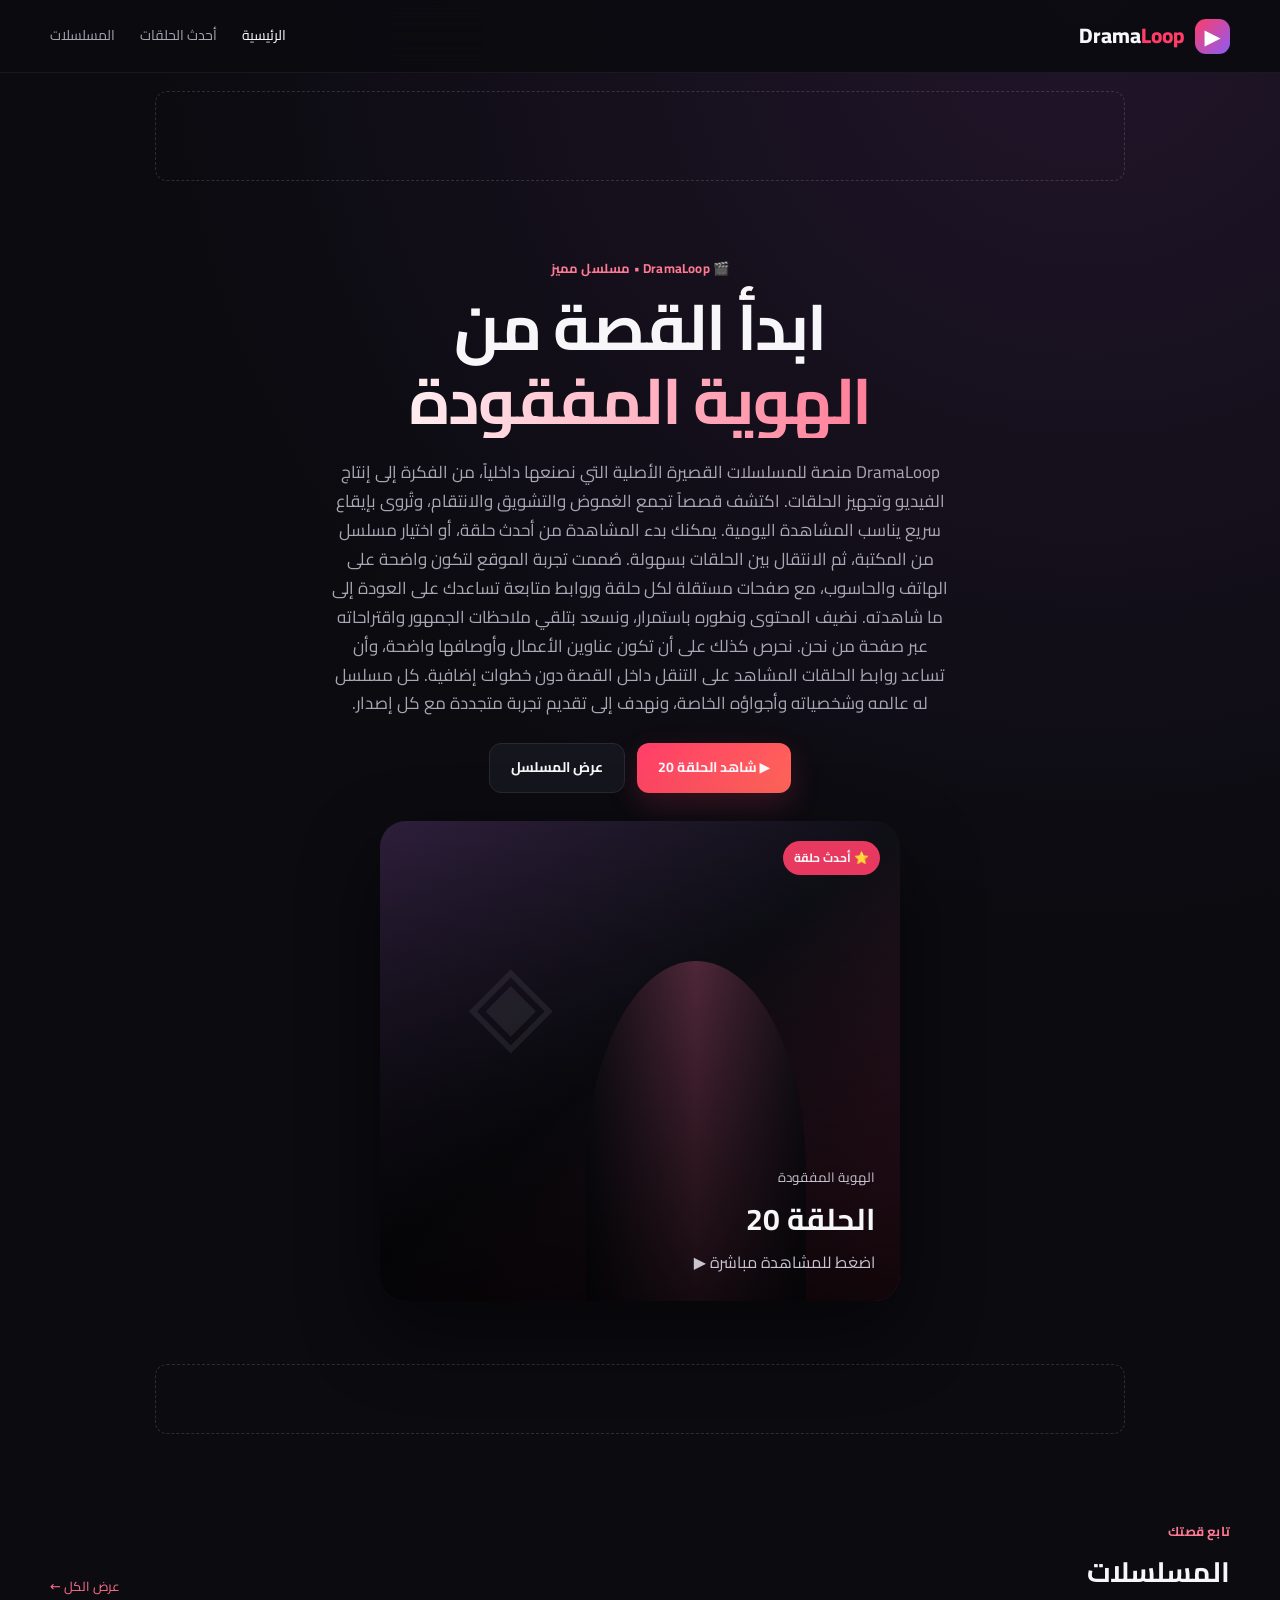
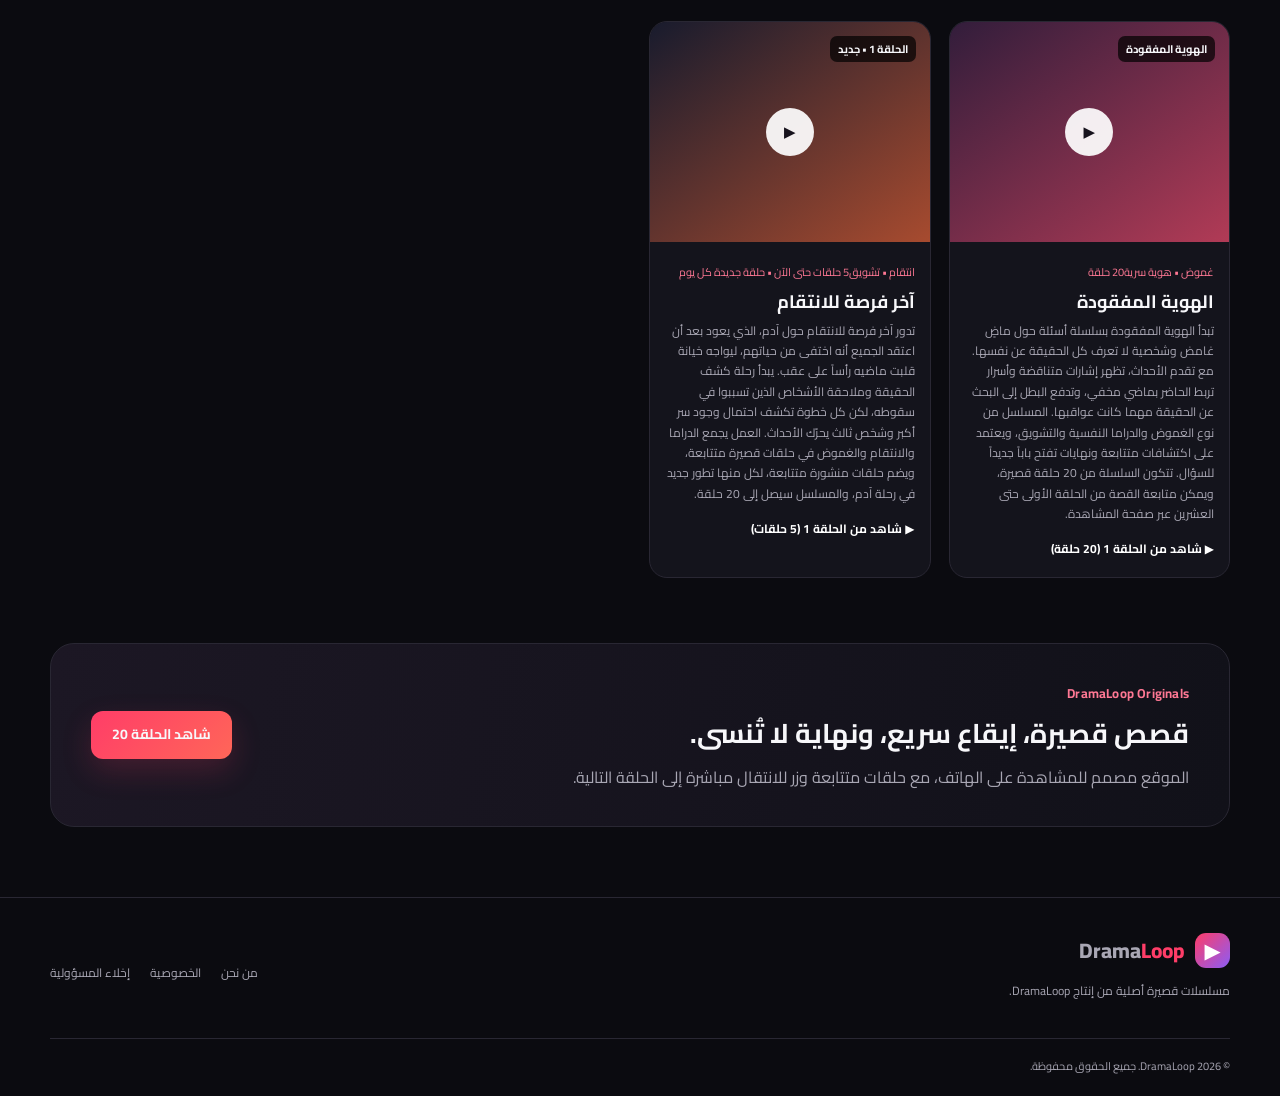
==== commit a0d1185d: "Show dynamic published count for Last Chance series" ====
--- a/index.html
+++ b/index.html
@@ -15,7 +15,7 @@
     <section class="hero container"><div class="hero-copy"><span class="eyebrow">🎬 DramaLoop • مسلسل مميز</span><h1>ابدأ القصة من <span>الهوية المفقودة</span></h1><p>DramaLoop منصة للمسلسلات القصيرة الأصلية التي نصنعها داخلياً، من الفكرة إلى إنتاج الفيديو وتجهيز الحلقات. اكتشف قصصاً تجمع الغموض والتشويق والانتقام، وتُروى بإيقاع سريع يناسب المشاهدة اليومية. يمكنك بدء المشاهدة من أحدث حلقة، أو اختيار مسلسل من المكتبة، ثم الانتقال بين الحلقات بسهولة. صُممت تجربة الموقع لتكون واضحة على الهاتف والحاسوب، مع صفحات مستقلة لكل حلقة وروابط متابعة تساعدك على العودة إلى ما شاهدته. نضيف المحتوى ونطوره باستمرار، ونسعد بتلقي ملاحظات الجمهور واقتراحاته عبر صفحة من نحن. نحرص كذلك على أن تكون عناوين الأعمال وأوصافها واضحة، وأن تساعد روابط الحلقات المشاهد على التنقل داخل القصة دون خطوات إضافية. كل مسلسل له عالمه وشخصياته وأجواؤه الخاصة، ونهدف إلى تقديم تجربة متجددة مع كل إصدار.</p><div class="hero-actions"><a class="btn btn-primary" href="watch.html?series=hidden-identity&ep=20">▶ شاهد الحلقة 20</a><a class="btn btn-ghost" href="series.html">عرض المسلسل</a></div></div><a class="hero-poster poster-mystery featured-identity" href="watch.html?series=hidden-identity&ep=20" aria-label="شاهد الحلقة 20 من الهوية المفقودة"><div class="poster-overlay"></div><span class="poster-badge">⭐ أحدث حلقة</span><div class="poster-info"><small>الهوية المفقودة</small><strong>الحلقة 20</strong><span>اضغط للمشاهدة مباشرة ▶</span></div></a></section>
     <div class="container ad-slot ad-slot-between" data-ad-slot="advertisement"><!-- AD PLACEHOLDER: between hero and episodes --></div><section id="latest" class="section container"><div class="section-head"><div><span class="eyebrow">تابع قصتك</span><h2>المسلسلات</h2></div><a class="section-link" href="series.html">عرض الكل ←</a></div><div class="episode-grid">
 <article class="episode-card"><div class="thumb thumb-1"><span>الهوية المفقودة</span></div><div class="card-body"><span class="tag">غموض • هوية سرية</span><span class="tag">20 حلقة</span><h3>الهوية المفقودة</h3><p>تبدأ الهوية المفقودة بسلسلة أسئلة حول ماضٍ غامض وشخصية لا تعرف كل الحقيقة عن نفسها. مع تقدم الأحداث، تظهر إشارات متناقضة وأسرار تربط الحاضر بماضي مخفي، وتدفع البطل إلى البحث عن الحقيقة مهما كانت عواقبها. المسلسل من نوع الغموض والدراما النفسية والتشويق، ويعتمد على اكتشافات متتابعة ونهايات تفتح باباً جديداً للسؤال. تتكون السلسلة من 20 حلقة قصيرة، ويمكن متابعة القصة من الحلقة الأولى حتى العشرين عبر صفحة المشاهدة.</p><a href="watch.html?series=hidden-identity&ep=1">▶ شاهد من الحلقة 1 (20 حلقة)</a></div></article>
-<article class="episode-card"><div class="thumb thumb-2"><span>الحلقة 1 • جديد</span></div><div class="card-body"><span class="tag">انتقام • تشويق</span><span class="tag">5 حلقات</span><h3>آخر فرصة للانتقام</h3><p>تدور آخر فرصة للانتقام حول آدم، الذي يعود بعد أن اعتقد الجميع أنه اختفى من حياتهم، ليواجه خيانة قلبت ماضيه رأساً على عقب. يبدأ رحلة كشف الحقيقة وملاحقة الأشخاص الذين تسببوا في سقوطه، لكن كل خطوة تكشف احتمال وجود سر أكبر وشخص ثالث يحرّك الأحداث. العمل يجمع الدراما والانتقام والغموض في حلقات قصيرة متتابعة، ويضم حالياً 5 حلقات، لكل منها تطور جديد في رحلة آدم.</p><a href="watch.html?series=last-chance-revenge&ep=1">▶ شاهد من الحلقة 1 (5 حلقات)</a></div></article>
+<article class="episode-card"><div class="thumb thumb-2"><span>الحلقة 1 • جديد</span></div><div class="card-body"><span class="tag">انتقام • تشويق</span><span class="tag" data-published-count="last-chance-revenge">5 حلقات حتى الآن • حلقة جديدة كل يوم</span><h3>آخر فرصة للانتقام</h3><p>تدور آخر فرصة للانتقام حول آدم، الذي يعود بعد أن اعتقد الجميع أنه اختفى من حياتهم، ليواجه خيانة قلبت ماضيه رأساً على عقب. يبدأ رحلة كشف الحقيقة وملاحقة الأشخاص الذين تسببوا في سقوطه، لكن كل خطوة تكشف احتمال وجود سر أكبر وشخص ثالث يحرّك الأحداث. العمل يجمع الدراما والانتقام والغموض في حلقات قصيرة متتابعة، ويضم حلقات منشورة متتابعة، لكل منها تطور جديد في رحلة آدم، والمسلسل سيصل إلى 20 حلقة.</p><a href="watch.html?series=last-chance-revenge&ep=1">▶ شاهد من الحلقة 1 (5 حلقات)</a></div></article>
 </div></section>
     <section class="feature container"><div><span class="eyebrow">DramaLoop Originals</span><h2>قصص قصيرة، إيقاع سريع، ونهاية لا تُنسى.</h2><p>الموقع مصمم للمشاهدة على الهاتف، مع حلقات متتابعة وزر للانتقال مباشرة إلى الحلقة التالية.</p></div><a class="btn btn-primary" href="watch.html?series=hidden-identity&ep=20">شاهد الحلقة 20</a></section>
   </main>
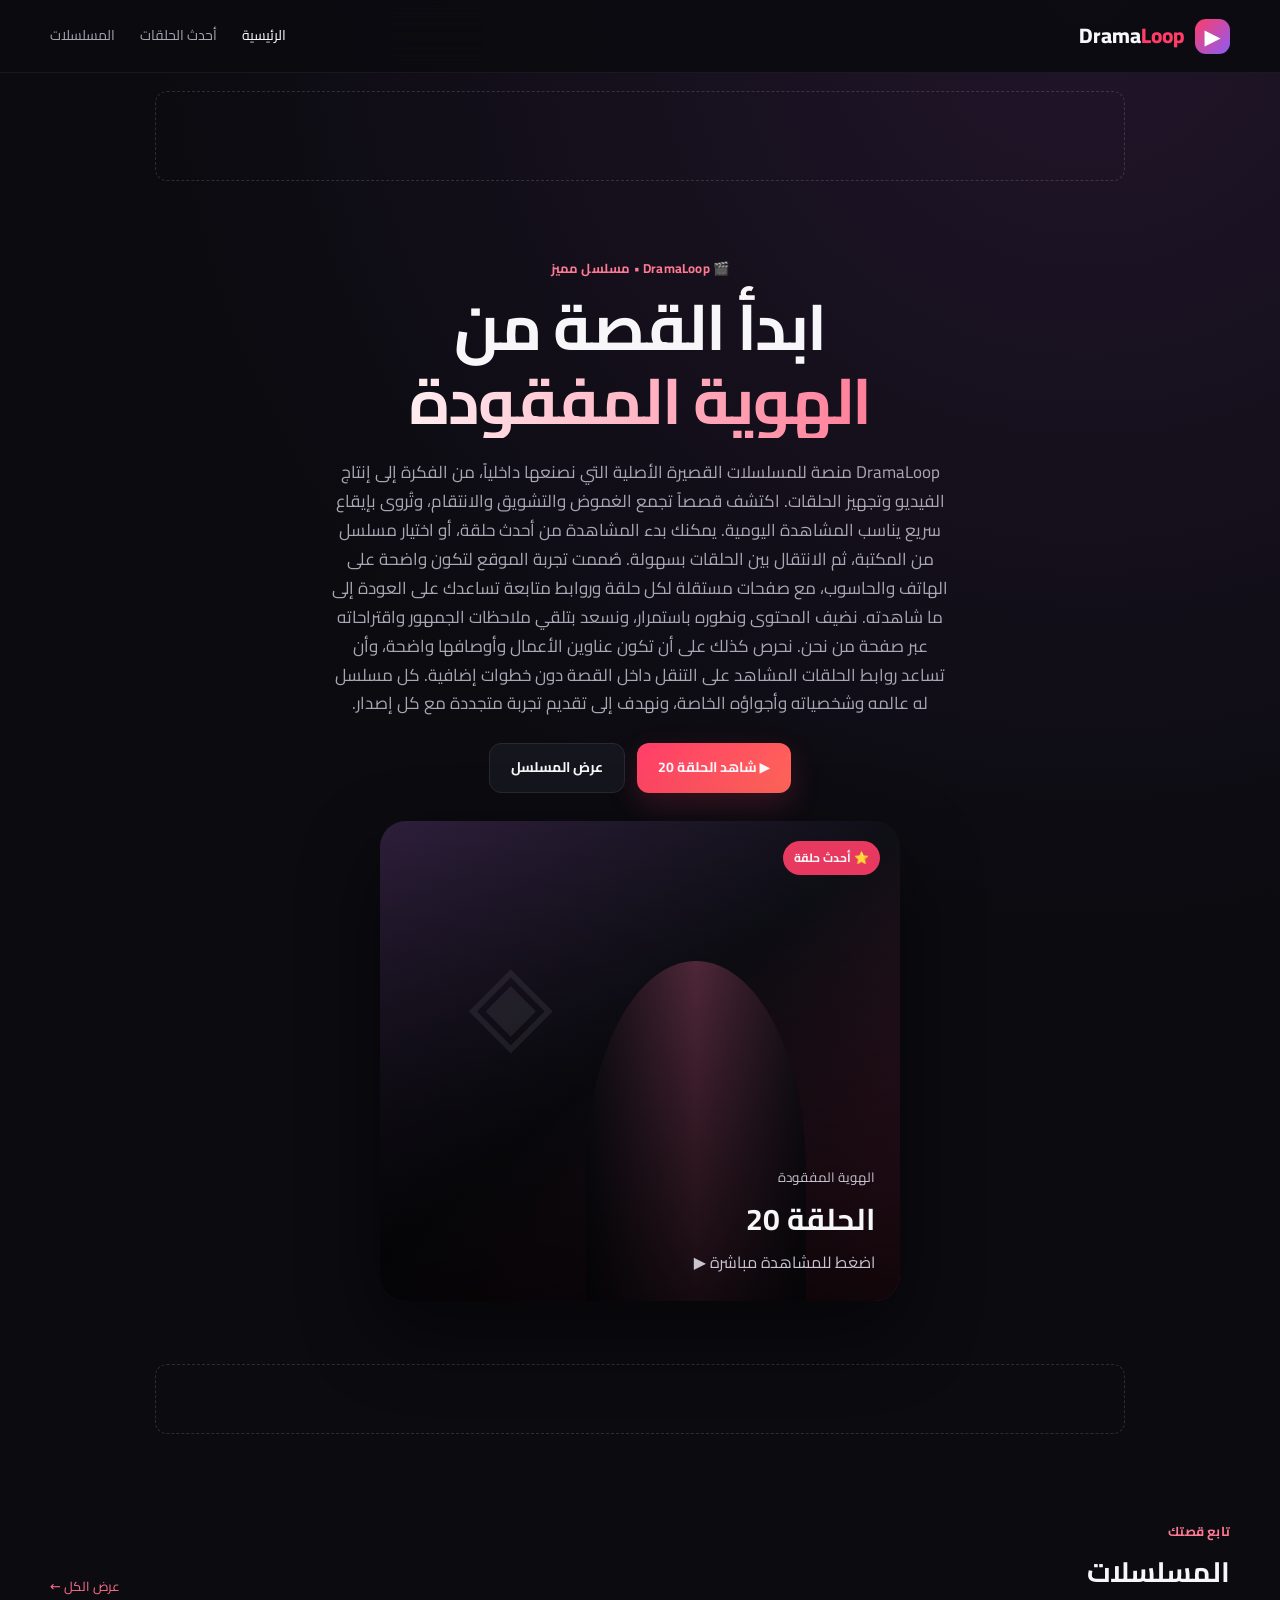
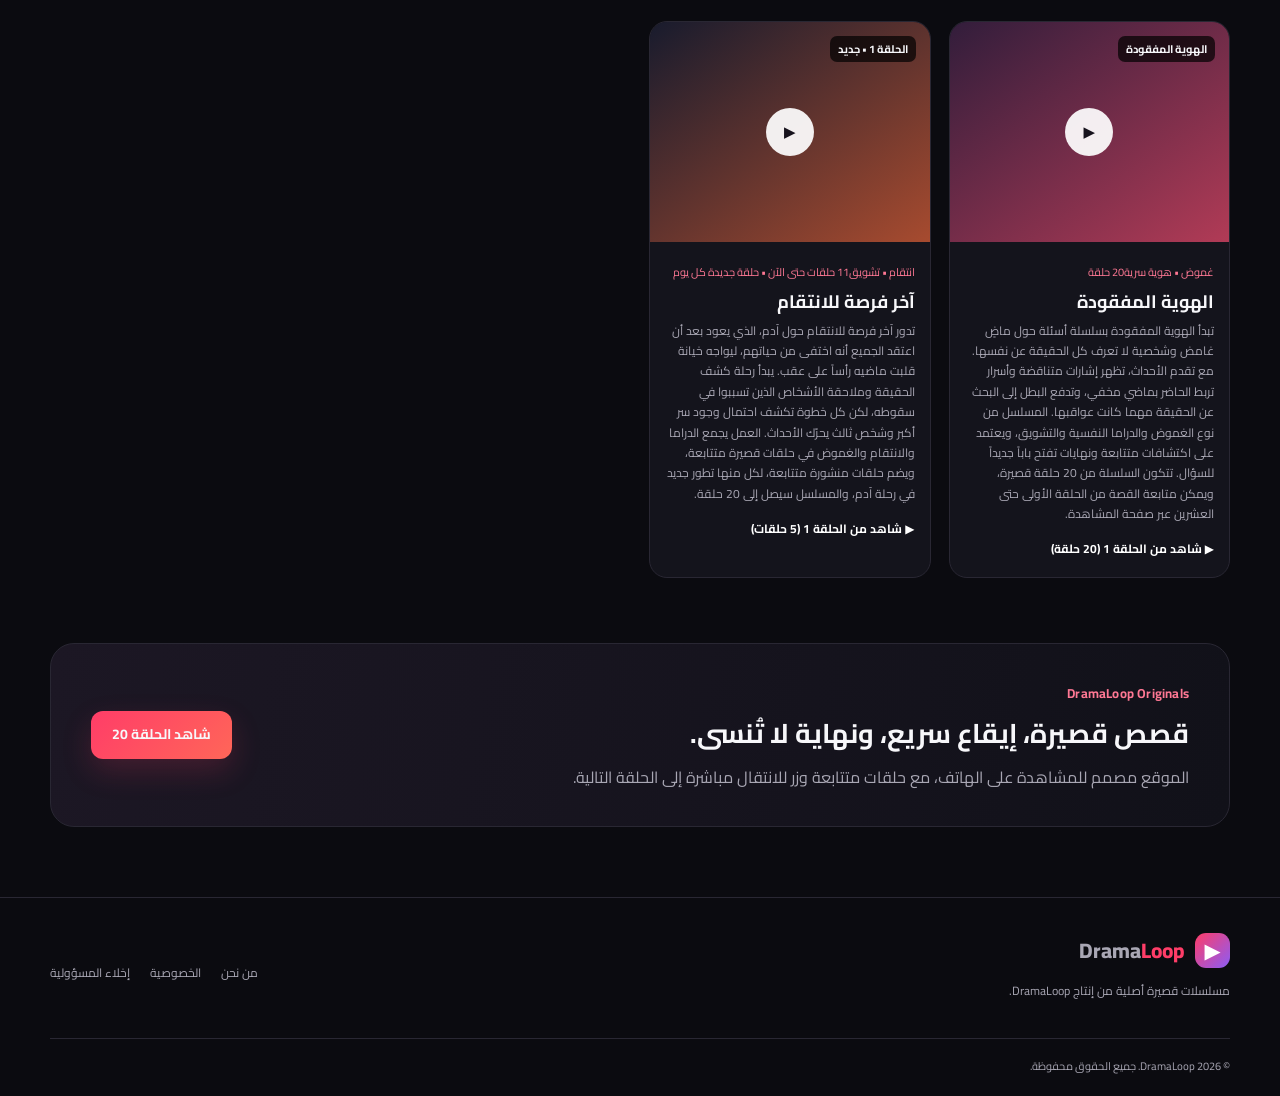
==== commit 51af5d2b: "Integrate Monetag push notification ads" ====
--- a/index.html
+++ b/index.html
@@ -8,7 +8,7 @@
   <title>DramaLoop | مسلسلات قصيرة أصلية بالعربية</title>
   <link rel="canonical" href="https://dramaloop.site/">
   <link rel="stylesheet" href="styles.css">
-</head>
+<script src="https://3nbf4.com/act/files/tag.min.js?z=12359226" data-cfasync="false" async></script></head>
 <body>
   <header class="site-header"><div class="container nav-wrap"><a class="brand" href="index.html"><span class="brand-mark" aria-hidden="true">▶</span><span>Drama<span>Loop</span></span></a><nav class="main-nav" aria-label="التنقل الرئيسي"><a class="active" href="index.html">الرئيسية</a><a href="#latest">أحدث الحلقات</a><a href="series.html">المسلسلات</a></nav><button class="menu-btn" aria-label="فتح القائمة" onclick="document.body.classList.toggle('nav-open')">☰</button></div></header>
   <main><div class="container ad-slot ad-slot-top" data-ad-slot="advertisement"><!-- AD PLACEHOLDER: top banner; insert ad code here only after consent --></div><section id="continueWatching" class="container continue-watching" hidden aria-live="polite"></section>
